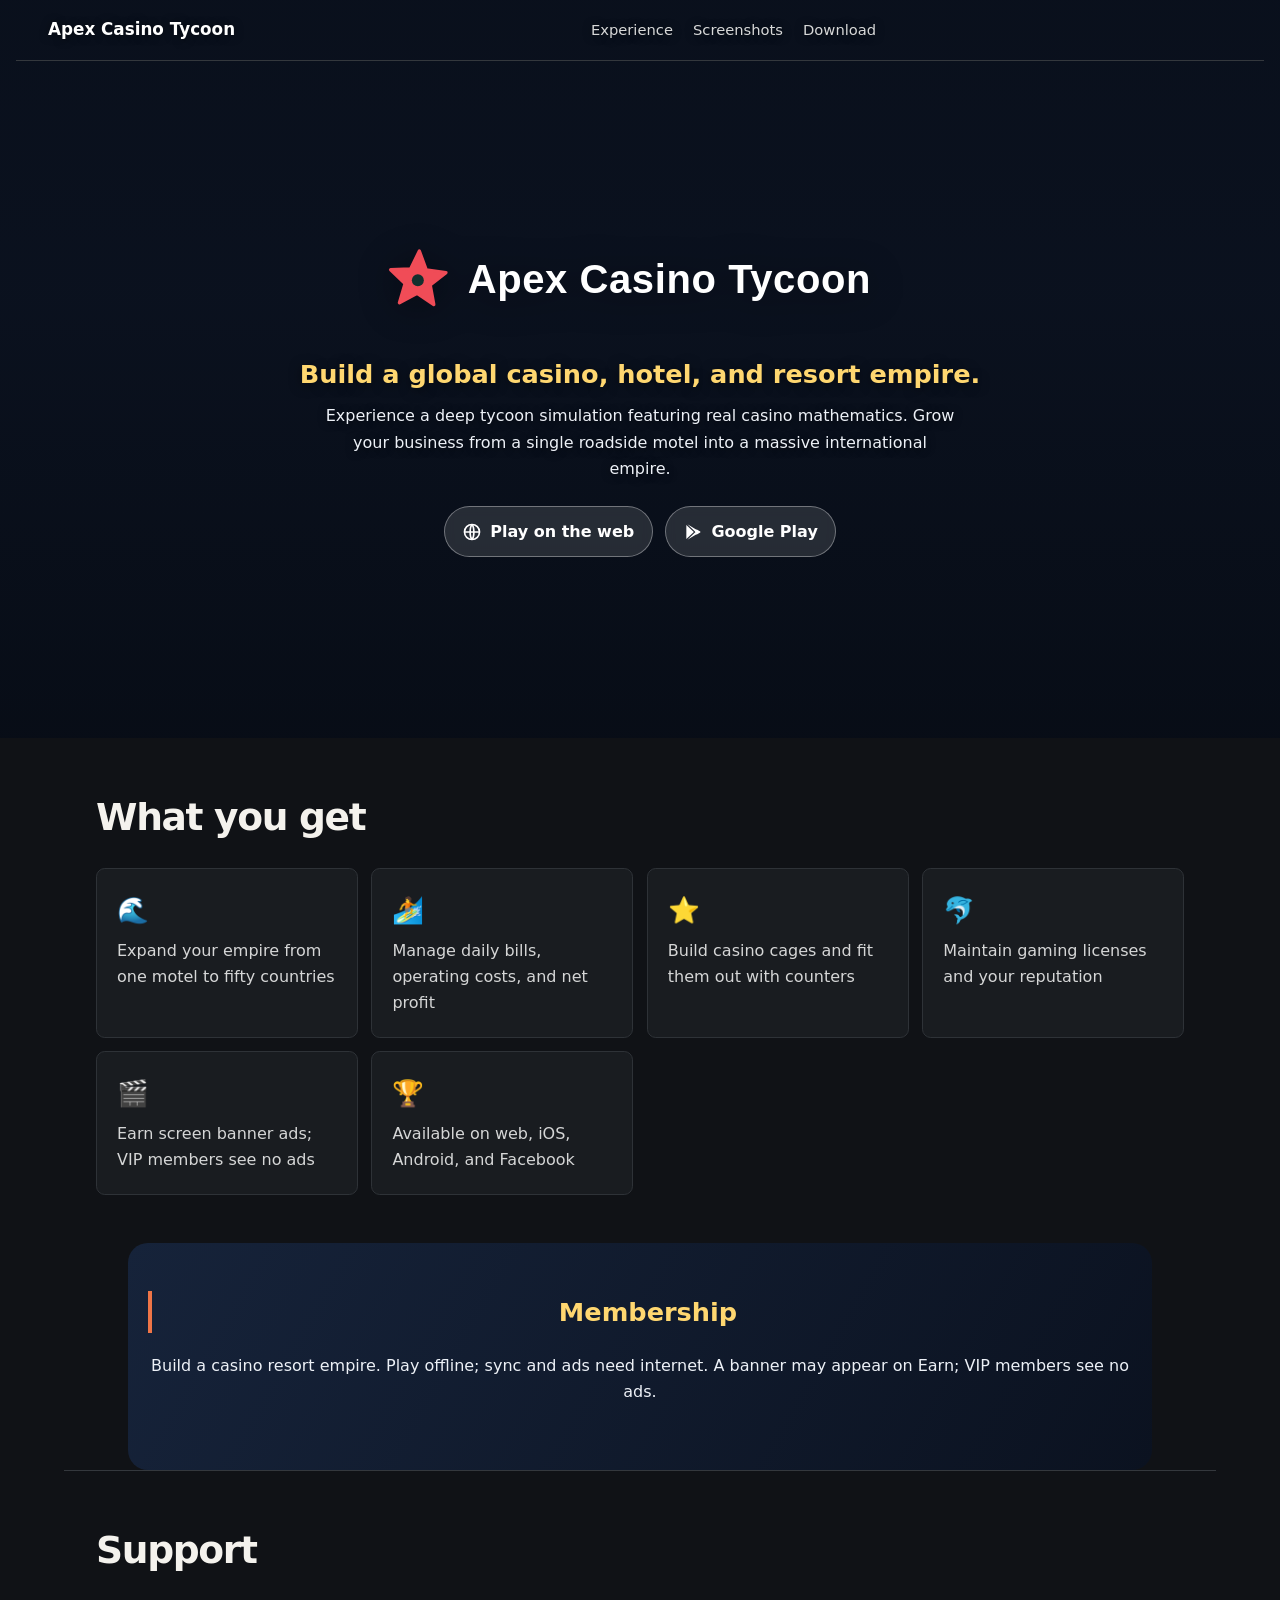
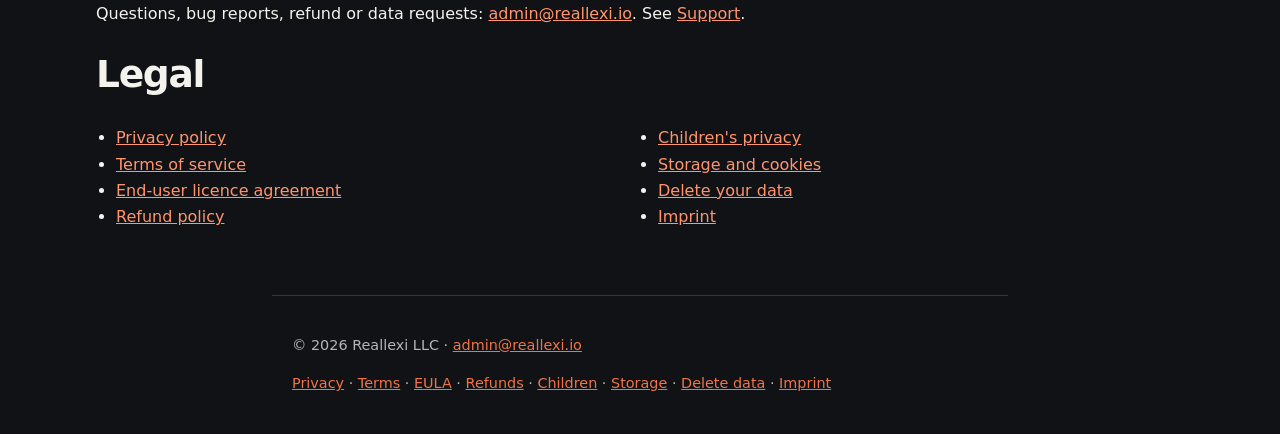
==== index.html @ 74626453 "Publish Apex Casino Tycoon site" ====
<!doctype html>
<html lang="en" data-store="all">
<head>
<meta charset="utf-8">
<meta name="viewport" content="width=device-width, initial-scale=1">
<title>Apex Casino Tycoon — Build a global casino, hotel, and resort empire.</title>
<meta name="description" content="Build a casino, hotel and resort empire from one roadside motel to fifty countries. Deep tycoon simulation with real casino mathematics.">
<meta name="color-scheme" content="light dark">
<meta name="theme-color" content="#12302e">
<link rel="icon" href="assets/favicon.ico" sizes="any">
<link rel="icon" type="image/png" sizes="32x32" href="assets/favicon-32.png">
<link rel="icon" type="image/svg+xml" href="assets/favicon.svg">
<link rel="apple-touch-icon" href="assets/apple-touch-icon.png">
<link rel="canonical" href="https://ddkits.github.io/apexcasinotycoon-site/">
<meta property="og:type" content="website">
<meta property="og:site_name" content="Apex Casino Tycoon">
<meta property="og:title" content="Apex Casino Tycoon — Build a global casino, hotel, and resort empire.">
<meta property="og:description" content="Build a casino, hotel and resort empire from one roadside motel to fifty countries. Deep tycoon simulation with real casino mathematics.">
<meta property="og:url" content="https://ddkits.github.io/apexcasinotycoon-site/">
<meta name="twitter:card" content="summary_large_image">
<meta property="og:image" content="https://ddkits.github.io/apexcasinotycoon-site/assets/feature-graphic.jpg">
<meta name="twitter:image" content="https://ddkits.github.io/apexcasinotycoon-site/assets/feature-graphic.jpg">
<style>
  :root { color-scheme: light dark; --bg:#ffffff; --fg:#17202a; --dim:#4a5560; --accent:#0a5dc2; --line:#7d8794; }
  @media (prefers-color-scheme: dark) { :root { --bg:#0b0f14; --fg:#e8edf2; --dim:#9aa7b4; --accent:#6ab1ff; --line:#6b7683; } }
  * { box-sizing: border-box; }
  body { margin:0; background:var(--bg); color:var(--fg); font:16px/1.65 system-ui,-apple-system,Segoe UI,Roboto,sans-serif; }
  .skip { position:absolute; left:-9999px; }
  .skip:focus { left:8px; top:8px; padding:8px 12px; background:var(--accent); color:#fff; z-index:10; }
  header, main, footer { max-width:46rem; margin:0 auto; padding:1.5rem 1.25rem; }
  /* A design identity every non-landing page carries too, not just index: a coloured top stripe,
     an accented brand mark, and a left-border marker on every section heading -- all off the same
     --accent config/site-design.json already drives, so a palette redesign actually shows up
     everywhere, not just behind the hero. */
  header { display:flex; flex-wrap:wrap; gap:1rem; align-items:baseline; justify-content:space-between; border-bottom:1px solid var(--line); border-top:4px solid var(--accent); }
  nav a { margin-right:1rem; }
  a { color:var(--accent); }
  a:focus-visible { outline:3px solid var(--accent); outline-offset:2px; }
  h1 { font-size:1.9rem; line-height:1.25; margin:0 0 .5rem; }
  h2 { font-size:1.25rem; margin-top:2rem; padding-left:.75rem; border-left:.3rem solid var(--accent); }
  .brand { font-weight:700; font-size:1.05rem; color:var(--accent); text-decoration:none; }
  .updated { color:var(--dim); font-size:.9rem; }
  /* Google's widget injects a top banner frame while a translation is active, which pushes body
     down by its own height unless suppressed -- and re-colours <body> itself, so both are pinned. */
  .translate { font-size:.85rem; max-width:11rem; }
  .goog-te-banner-frame { display:none !important; }
  body { top:0 !important; }
  footer { border-top:1px solid var(--line); color:var(--dim); font-size:.9rem; }
  footer .social { display:flex; gap:.9rem; margin-top:.5rem; }
  footer .social a { display:inline-flex; color:var(--dim); }
  footer .social a:hover, footer .social a:focus-visible { color:var(--accent); }
  footer .social svg { width:1.4rem; height:1.4rem; fill:currentColor; }
  ul { padding-left:1.25rem; }
  .sr-only { position:absolute; width:1px; height:1px; overflow:hidden; clip:rect(0 0 0 0); white-space:nowrap; }

  body.landing main { max-width:none; padding:0; }
  .lockup { width:min(78vw, 34rem); height:auto; }
  .title { font-size:clamp(2.2rem, 6vw, 4rem); margin:0; letter-spacing:-.02em; }
  .badges { display:flex; flex-wrap:wrap; gap:.75rem; }
  /* A real default, not just shared layout: every specific layout below overrides this, but the
     'custom' layout's own CSS only has to scope .hero-ai, never re-style the shared badges/pills --
     without this, an AI-designed hero with no opinion on button colour left them looking like plain
     unstyled text links, which is exactly what shipped once before this was added. */
  .badge { display:inline-flex; align-items:center; gap:.5rem; padding:.7rem 1.1rem; border-radius:999px; text-decoration:none; font-weight:700; background:var(--accent); color:#fff; border:1px solid var(--accent); }
  .badge svg { width:1.25rem; height:1.25rem; }
  /* Trust pills (config-grounded: no ads, offline, age rating — see trustBadgesHtml()) sit between
     the description and the store badges, the same "quick reassurance before the ask" placement a
     well-executed reference landing page uses. */
  .trust { display:flex; flex-wrap:wrap; gap:.5rem; margin:0 0 1.25rem; }
  .pill { display:inline-flex; align-items:center; gap:.4rem; padding:.4rem .85rem; border-radius:999px; font-size:.85rem; font-weight:600; background:#fff; color:#17202a; }

  /* layout: full-bleed -- the original cover-image hero with white text over a dark scrim. */
  body.layout-full-bleed header { max-width:none; position:absolute; inset:0 0 auto 0; border:0; z-index:2; color:#fff; }
  body.layout-full-bleed header .brand, body.layout-full-bleed header nav a { color:#fff; text-shadow:0 1px 8px rgba(0,0,0,.5); }
  .layout-full-bleed .hero { position:relative; min-height:82vh; display:grid; place-items:center; background:#0B1220 center/cover no-repeat; color:#fff; text-align:center; }
  .layout-full-bleed .hero-scrim { position:absolute; inset:0; background:linear-gradient(180deg, rgba(7,12,21,.35) 0%, rgba(7,12,21,.15) 40%, rgba(7,12,21,.85) 100%); }
  .layout-full-bleed .hero-inner { position:relative; padding:6rem 1.25rem 3rem; max-width:52rem; }
  .layout-full-bleed .lockup { filter:drop-shadow(0 4px 18px rgba(0,0,0,.45)); }
  .layout-full-bleed .tagline { font-size:clamp(1.15rem, 2.6vw, 1.6rem); font-weight:700; margin:1rem 0 .5rem; color:#FFD770; text-shadow:0 2px 12px rgba(0,0,0,.5); }
  .layout-full-bleed .lede { max-width:40rem; margin:0 auto 1.5rem; color:#EDF1F7; text-shadow:0 1px 8px rgba(0,0,0,.6); }
  .layout-full-bleed .trust { justify-content:center; }
  .layout-full-bleed .badges { justify-content:center; }
  .layout-full-bleed .badge { background:rgba(255,255,255,.12); border:1px solid rgba(255,255,255,.35); color:#fff; backdrop-filter:blur(6px); }
  .layout-full-bleed .badge:hover, .layout-full-bleed .badge:focus-visible { background:#F5B83D; color:#0B1220; border-color:#F5B83D; }

  /* layout: split -- image and copy side by side on the ordinary page background, no overlay. A
     professional-SaaS feel: text is readable, high-contrast, themeable the same way inner pages are. */
  .hero-split { display:grid; grid-template-columns:1.1fr 1fr; align-items:center; gap:2rem; max-width:72rem; margin:0 auto; padding:4rem 1.25rem; min-height:min(70vh, 34rem); }
  .hero-split .hero-content { text-align:left; }
  .hero-split .tagline { font-size:clamp(1.15rem, 2.6vw, 1.6rem); font-weight:700; margin:1rem 0 .5rem; color:var(--accent); }
  .hero-split .lede { max-width:34rem; margin:0 0 1.5rem; color:var(--dim); }
  .hero-split .trust { justify-content:flex-start; }
  .hero-split .pill { border:1px solid var(--line); }
  .hero-split .badges { justify-content:flex-start; }
  .hero-split .badge { background:var(--accent); color:#fff; border:1px solid var(--accent); }
  .hero-split .badge:hover, .hero-split .badge:focus-visible { background:#F5B83D; border-color:#F5B83D; }
  .hero-split .hero-media img { width:100%; height:auto; border-radius:1.25rem; box-shadow:0 16px 40px rgba(0,0,0,.25); }
  @media (max-width:48rem) { .hero-split { grid-template-columns:1fr; text-align:center; padding-top:1.5rem; } .hero-split .hero-content { text-align:center; } .hero-split .badges, .hero-split .trust, .hero-split .lede { justify-content:center; margin-left:auto; margin-right:auto; } }

  /* layout: stacked-cards -- a compact, text-first banner, then the key art as its own full-width
     showcase module underneath rather than a backdrop behind the text. */
  .hero-compact { max-width:44rem; margin:0 auto; padding:3rem 1.25rem 1.5rem; text-align:center; }
  .hero-compact .tagline { font-size:clamp(1.15rem, 2.6vw, 1.6rem); font-weight:700; margin:1rem 0 .5rem; color:var(--accent); }
  .hero-compact .lede { margin:0 0 1.5rem; color:var(--dim); }
  .hero-compact .trust { justify-content:center; }
  .hero-compact .pill { border:1px solid var(--line); }
  .hero-compact .badges { justify-content:center; }
  .hero-compact .badge { background:var(--accent); color:#fff; border:1px solid var(--accent); }
  .hero-compact .badge:hover, .hero-compact .badge:focus-visible { background:#F5B83D; border-color:#F5B83D; }
  .hero-banner { max-width:72rem; margin:0 auto 1rem; padding:0 1.25rem; }
  .hero-banner img { width:100%; height:auto; border-radius:1.25rem; box-shadow:0 16px 40px rgba(0,0,0,.2); }

  .features, .shots, .worlds, .member, .support { max-width:64rem; margin:0 auto; padding:3rem 1.25rem; }
  .features h2, .shots h2, .worlds h2, .member h2, .support h2 { font-size:1.6rem; margin:0 0 1.25rem; }
  .grid { display:grid; grid-template-columns:repeat(auto-fit, minmax(15rem, 1fr)); gap:1rem; }
  .card { border:1px solid var(--line); border-radius:1rem; padding:1.1rem 1.2rem; background:linear-gradient(160deg, rgba(46,196,182,.10), rgba(245,184,61,.08)); }
  .card .glyph { font-size:1.6rem; display:block; margin-bottom:.4rem; }
  .card p { margin:0; }
  .strip { display:flex; gap:.75rem; overflow-x:auto; padding-bottom:.5rem; scroll-snap-type:x mandatory; }
  .strip .thumb img { height:clamp(11rem, 26vw, 16rem); width:auto; border-radius:.9rem; box-shadow:0 8px 24px rgba(0,0,0,.25); }
  .strip .thumb { scroll-snap-align:start; }
  .worlds-grid { display:grid; grid-template-columns:repeat(auto-fit, minmax(16rem, 1fr)); gap:.75rem; }
  .worlds-grid .thumb img { width:100%; height:auto; border-radius:1rem; }
  /* Every screenshot/key-art image is a real, keyboard-operable button that opens it full-size in
     a native <dialog> -- no click-to-zoom library, no framework: showModal()/close() and the
     ::backdrop pseudo-element are built into every browser this site needs to support. */
  .thumb { display:block; padding:0; border:0; background:none; cursor:zoom-in; border-radius:.9rem; }
  .thumb img { display:block; }
  .thumb:focus-visible { outline:3px solid var(--accent); outline-offset:2px; }
  .lightbox { border:0; padding:0; background:transparent; max-width:min(92vw, 60rem); max-height:88vh; }
  .lightbox::backdrop { background:rgba(7,12,21,.88); }
  .lightbox img { display:block; max-width:100%; max-height:88vh; border-radius:.5rem; }
  .lightbox-close { position:absolute; top:-.25rem; right:-.25rem; width:2.5rem; height:2.5rem; border-radius:999px; border:0; background:#fff; color:#111; font-size:1.5rem; line-height:1; cursor:pointer; box-shadow:0 4px 12px rgba(0,0,0,.35); }
  .lightbox-close:focus-visible { outline:3px solid var(--accent); outline-offset:2px; }
  .member { text-align:center; background:linear-gradient(120deg, #16233A, #0B1220); color:#EDF1F7; border-radius:1.25rem; }
  .member h2 { color:#FFD770; }
  .legal { columns:2; padding-left:1.25rem; }
  .credit { color:var(--dim); font-size:.9rem; margin:0 0 1.5rem; }
  body.landing { --bg:#101216; --fg:#f4f2ed; --dim:#b4b5b5; --accent:#ef7547; --line:#34383d; color-scheme:dark; background:var(--bg); }
  body.landing header { max-width:78rem; padding:1rem 2rem; border:0; border-bottom:1px solid #34383d; }
  body.landing header nav { display:flex; flex-wrap:wrap; gap:1.25rem; }
  body.landing header nav a { margin:0; color:#d7d8d8; text-decoration:none; font-size:.92rem; }
  .layout-split .hero-split { max-width:72rem; min-height:34rem; margin:0 auto; padding:5.5rem 2rem 4rem; grid-template-columns:minmax(0, .95fr) minmax(0, 1.05fr); }
  .layout-split .hero-split.hero-text-only .hero-content { max-width:54rem; text-align:start; }
  .layout-split .hero-split .title { color:#faf8f3; font-size:clamp(3.4rem, 8vw, 6.8rem); letter-spacing:-.065em; line-height:.95; }
  .layout-split .hero-split .lockup { width:min(54vw, 30rem); filter:brightness(0) invert(1); }
  .layout-split .hero-split .tagline { color:#f08a5b; font-size:clamp(1.2rem, 2.5vw, 1.75rem); font-weight:650; margin:1.7rem 0 .4rem; }
  .layout-split .hero-split .lede { color:#c6c8c9; max-width:43rem; margin:0 0 1.4rem; }
  .layout-split .hero-split .trust { margin-inline:0; }
  .layout-split .hero-split .pill { border:1px solid #363a3f; background:#1d2024; color:#d6d7d7; }
  .layout-split .hero-split .badges { gap:.7rem; }
  .layout-split .hero-split .badge { min-height:3rem; border-radius:.45rem; padding:.7rem 1rem; background:#ed7042; border-color:#ed7042; }
  .landing .features, .landing .gallery, .landing .support { max-width:72rem; margin:0 auto; padding:3rem 2rem; }
  .landing .features h2, .landing .gallery h2, .landing .support h2 { border:0; padding:0; font-size:clamp(1.7rem, 3vw, 2.35rem); letter-spacing:-.035em; }
  .landing .grid { grid-template-columns:repeat(auto-fit,minmax(14rem,1fr)); gap:.85rem; }
  .landing .card { background:#191c20; border:1px solid #2e3237; border-radius:.55rem; padding:1.25rem; }
  .landing .card p { color:#d5d6d6; }
  .landing .glyph { color:#ef7547; }
  .gallery-filters { display:flex; flex-wrap:wrap; gap:.55rem; margin:1rem 0 1.25rem; }
  .gallery-filters button { border:1px solid #44494f; background:#1a1d21; color:#e3e3e1; padding:.55rem .9rem; border-radius:2rem; font:inherit; cursor:pointer; }
  .gallery-filters button[aria-pressed="true"] { background:#ef7547; color:#17191b; border-color:#ef7547; font-weight:700; }
  .gallery-card { min-width:0; margin:0; overflow:hidden; border:1px solid #34383d; border-radius:.6rem; background:#191c20; }
  .gallery-card[hidden] { display:none; }
  .gallery-card .thumb { width:100%; border-radius:0; cursor:zoom-in; }
  .gallery-card .thumb img { width:100%; aspect-ratio:16/9; object-fit:cover; }
  .gallery-card figcaption { padding:.8rem 1rem; color:#d5d6d6; font-size:.92rem; }
  .landing .worlds-grid { grid-template-columns:repeat(auto-fit,minmax(min(100%, 26rem),1fr)); gap:1rem; }
  .landing .support { border-top:1px solid #34383d; }
  .landing .support a { color:#ff956e; }
  @media (max-width:44rem) { body.landing header { padding:.85rem 1rem; align-items:center; } body.landing header nav { gap:.7rem; font-size:.82rem; } .layout-split .hero-split { min-height:28rem; padding:4rem 1.2rem 2rem; } .landing .features, .landing .gallery, .landing .support { padding:2rem 1.2rem; } }
  @media (max-width:40rem) { .legal { columns:1; } .layout-full-bleed .hero { min-height:70vh; } }

  [data-when] { display:none; }
  html[data-store="all"] [data-when~="all"],
  html[data-store="ios"] [data-when~="ios"],
  html[data-store="android"] [data-when~="android"] { display:inline; }
  html[data-store="all"] .badge[data-when~="all"],
  html[data-store="ios"] .badge[data-when~="ios"],
  html[data-store="android"] .badge[data-when~="android"] { display:inline-flex; }
</style>
<script>(function(){var m=/[?&]platform=(ios|android|web)\b/.exec(location.search),p=m&&m[1];
if(!p){var u=navigator.userAgent||'';p=/Android/i.test(u)?'android':/iPhone|iPad|iPod/i.test(u)?'ios'
:(/Macintosh/.test(u)&&navigator.maxTouchPoints>1)?'ios':'';}
if(p==='ios'||p==='android')document.documentElement.setAttribute('data-store',p);
// Screenshot/key-art thumbnails open full-size in a native <dialog> -- event delegation, so this
// runs safely in <head> before the buttons and dialog even exist in the DOM yet. Escape-to-close
// and focus trapping come free with showModal(); only the backdrop click and the close button need
// wiring by hand.
document.addEventListener('click',function(e){
  var f=e.target.closest('[data-gallery-filter]');
  if(f){var key=f.getAttribute('data-gallery-filter');document.querySelectorAll('[data-gallery-filter]').forEach(function(b){b.setAttribute('aria-pressed',String(b===f));});document.querySelectorAll('[data-gallery-category]').forEach(function(card){card.hidden=key!=='all'&&card.getAttribute('data-gallery-category')!==key;});return;}
  var t=e.target.closest('.thumb');
  if(t){var d=document.querySelector('.lightbox');if(!d)return;var img=d.querySelector('img');
    img.src=t.getAttribute('data-full');img.alt=t.getAttribute('aria-label')||'';d.showModal();return;}
  if(e.target.closest('.lightbox-close')){var d2=e.target.closest('.lightbox');if(d2)d2.close();return;}
  if(e.target.classList&&e.target.classList.contains('lightbox'))e.target.close();
});})();</script>
</head>
<body class="landing layout-full-bleed">
<a class="skip" href="#main">Skip to content</a>
<header>
  <a class="brand" href="./">Apex Casino Tycoon</a>
  <nav aria-label="Page"><a href="#experience">Experience</a><a href="#gallery">Screenshots</a><a href="#download">Download</a></nav>
  <div id="google_translate_element" class="translate" aria-label="Translate this page"></div>
</header>
<main id="main">
<h1 class="sr-only">Apex Casino Tycoon</h1>


<section class="hero" >
  <div class="hero-scrim"></div>
  <div class="hero-inner">
    <img class="lockup" src="assets/logo.svg" alt="Apex Casino Tycoon">
    <p class="tagline">Build a global casino, hotel, and resort empire.</p>
    <p class="lede">Experience a deep tycoon simulation featuring real casino mathematics. Grow your business from a single roadside motel into a massive international empire.</p>
    
    <div class="badges">
      <a class="badge" href="https://ddkits.github.io/apexcasinotycoon-site" rel="noopener"><svg viewBox="0 0 24 24" aria-hidden="true"><circle cx="12" cy="12" r="9" fill="none" stroke="currentColor" stroke-width="2"/><path d="M3 12h18M12 3c3 3.5 3 14.5 0 18M12 3c-3 3.5-3 14.5 0 18" fill="none" stroke="currentColor" stroke-width="2"/></svg><span>Play on the web</span></a>
      
      <a class="badge" data-when="all android" href="https://play.google.com/store/apps/details?id=io.reallexi.apexcasinotycoon" rel="noopener"><svg viewBox="0 0 24 24" aria-hidden="true"><path d="M4 3.5v17l9-8.5-9-8.5zm10.2 9.7L16.6 15l3.6-2.1c.9-.5.9-1.3 0-1.8L16.6 9l-2.4 2.3 1.1 1.2-1.1.7zM5.3 2.6l9.7 9.4 2.2-2.1L5.3 2.6zm0 18.8L17.2 14l-2.2-2.1-9.7 9.5z" fill="currentColor"/></svg><span>Google Play</span></a>
    </div>
  </div>
</section>
<section id="experience" class="features" aria-labelledby="feat">
  <h2 id="feat">What you get</h2>
  <div class="grid">
    <article class="card"><span class="glyph" aria-hidden="true">🌊</span><p>Expand your empire from one motel to fifty countries</p></article>
    <article class="card"><span class="glyph" aria-hidden="true">🏄</span><p>Manage daily bills, operating costs, and net profit</p></article>
    <article class="card"><span class="glyph" aria-hidden="true">⭐</span><p>Build casino cages and fit them out with counters</p></article>
    <article class="card"><span class="glyph" aria-hidden="true">🐬</span><p>Maintain gaming licenses and your reputation</p></article>
    <article class="card"><span class="glyph" aria-hidden="true">🎬</span><p>Earn screen banner ads; VIP members see no ads</p></article>
    <article class="card"><span class="glyph" aria-hidden="true">🏆</span><p><span data-when="all">Available on web, iOS, Android, and Facebook</span><span data-when="ios">Available on web, iOS, your device, and Facebook</span><span data-when="android">Available on web, your device, Android, and Facebook</span></p></article>
  </div>
</section>




<section class="member" aria-labelledby="member-h">
  <h2 id="member-h">Membership</h2>
  <p>Build a casino resort empire. Play offline; sync and ads need internet. A banner may appear on Earn; VIP members see no ads.</p>
</section>
<section id="download" class="support" aria-labelledby="support-h">
  
  
  <h2 id="support-h">Support</h2>
  <p>Questions, bug reports, refund or data requests: <a href="mailto:admin@reallexi.io">admin@reallexi.io</a>. See <a href="./support.html">Support</a>.</p>
  <h2>Legal</h2>
  <ul class="legal">
    <li><a href="./privacy.html">Privacy policy</a></li>
    <li><a href="./terms.html">Terms of service</a></li>
    <li><a href="./eula.html">End-user licence agreement</a></li>
    <li><a href="./refunds.html">Refund policy</a></li>
    <li><a href="./children.html">Children's privacy</a></li>
    <li><a href="./cookies.html">Storage and cookies</a></li>
    <li><a href="./delete-account.html">Delete your data</a></li>
    <li><a href="./imprint.html">Imprint</a></li>
  </ul>
</section>
<script type="application/ld+json">
{
  "@context": "https://schema.org",
  "@type": "SoftwareApplication",
  "name": "Apex Casino Tycoon",
  "description": "Build a casino, hotel and resort empire from one roadside motel to fifty countries. Deep tycoon simulation with real casino mathematics.",
  "applicationCategory": "GameApplication",
  "operatingSystem": "Web, iOS, Android",
  "offers": {
    "@type": "Offer",
    "price": "0",
    "priceCurrency": "USD"
  },
  "author": {
    "@type": "Organization",
    "name": "Reallexi LLC",
    "email": "admin@reallexi.io"
  }
}
</script>
</main>
<footer>
  <p>© 2026 Reallexi LLC · <a href="mailto:admin@reallexi.io">admin@reallexi.io</a></p>
  <p><a href="./privacy.html">Privacy</a> · <a href="./terms.html">Terms</a> · <a href="./eula.html">EULA</a> · <a href="./refunds.html">Refunds</a> · <a href="./children.html">Children</a> · <a href="./cookies.html">Storage</a> · <a href="./delete-account.html">Delete data</a> · <a href="./imprint.html">Imprint</a></p>
  
</footer>
<script>function googleTranslateElementInit(){new google.translate.TranslateElement({pageLanguage:'en',autoDisplay:false},'google_translate_element');}</script>
<script src="https://translate.google.com/translate_a/element.js?cb=googleTranslateElementInit" async></script>
</body>
</html>
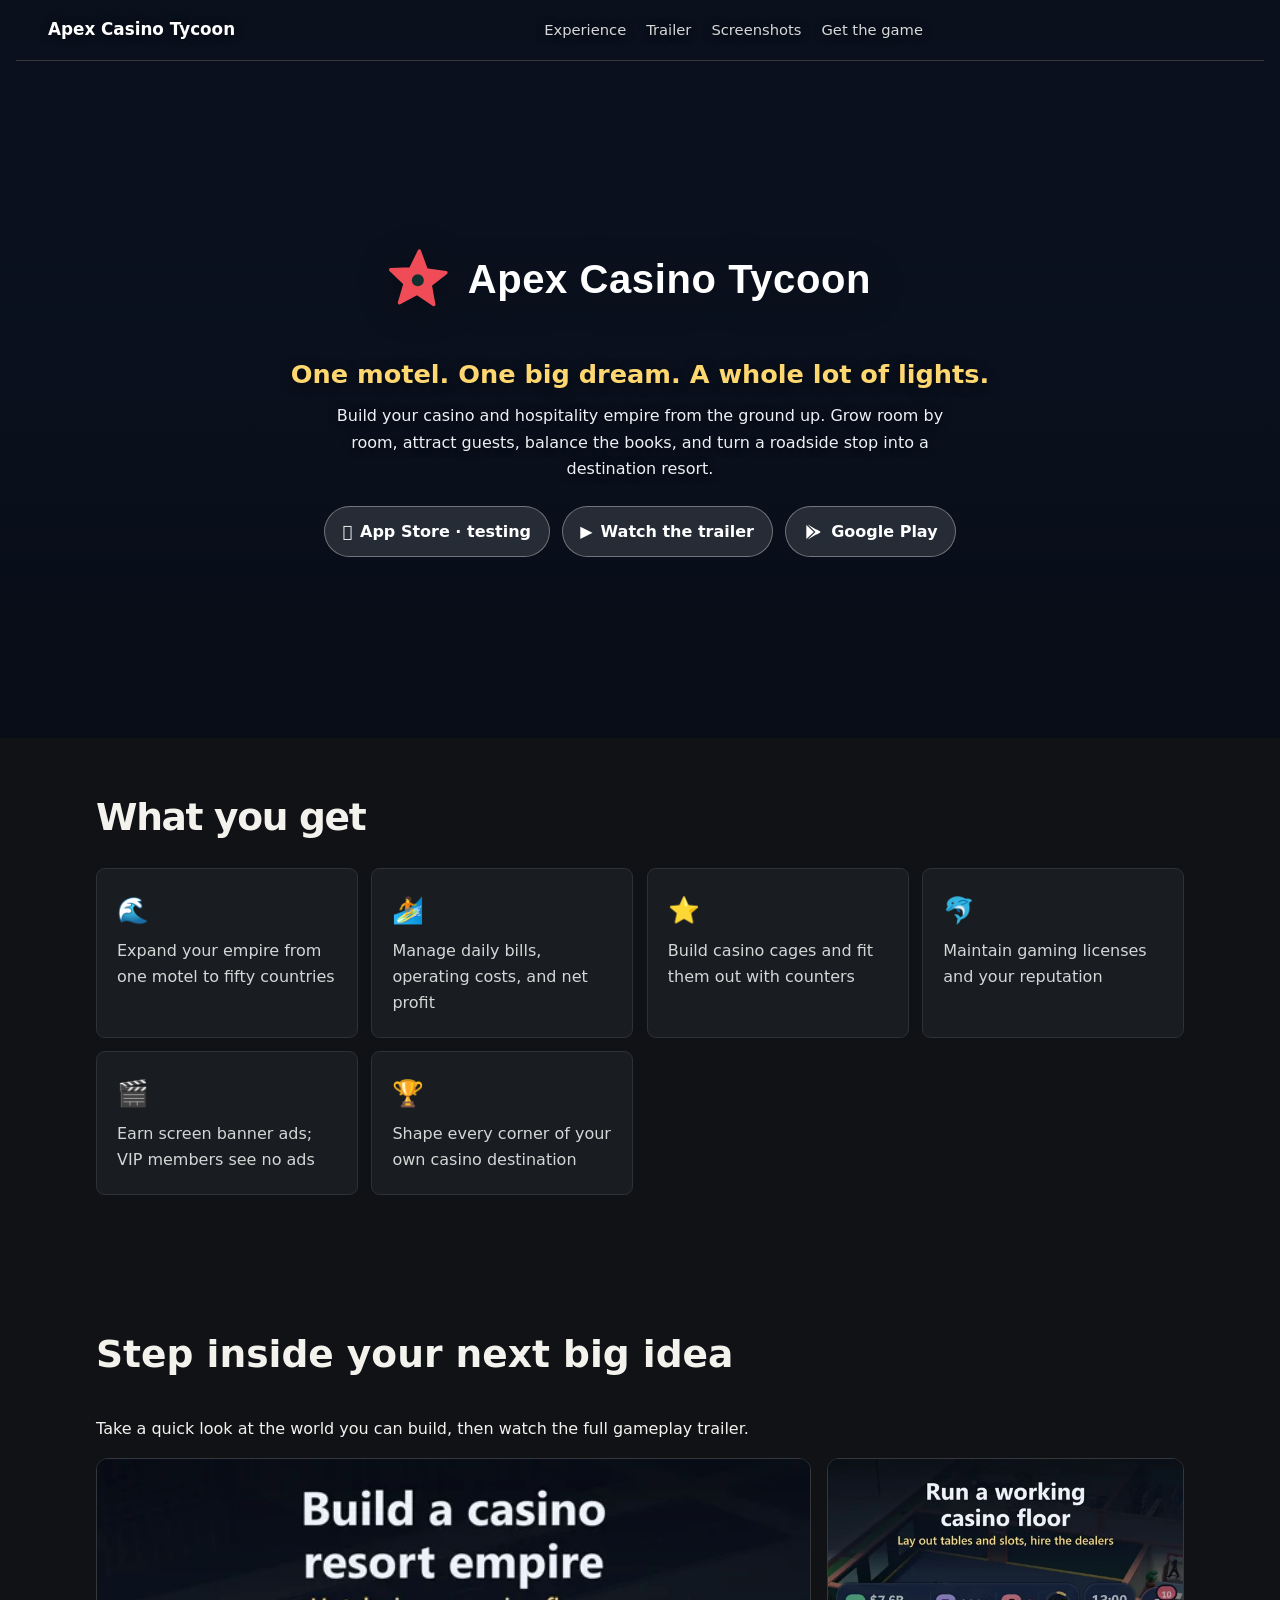
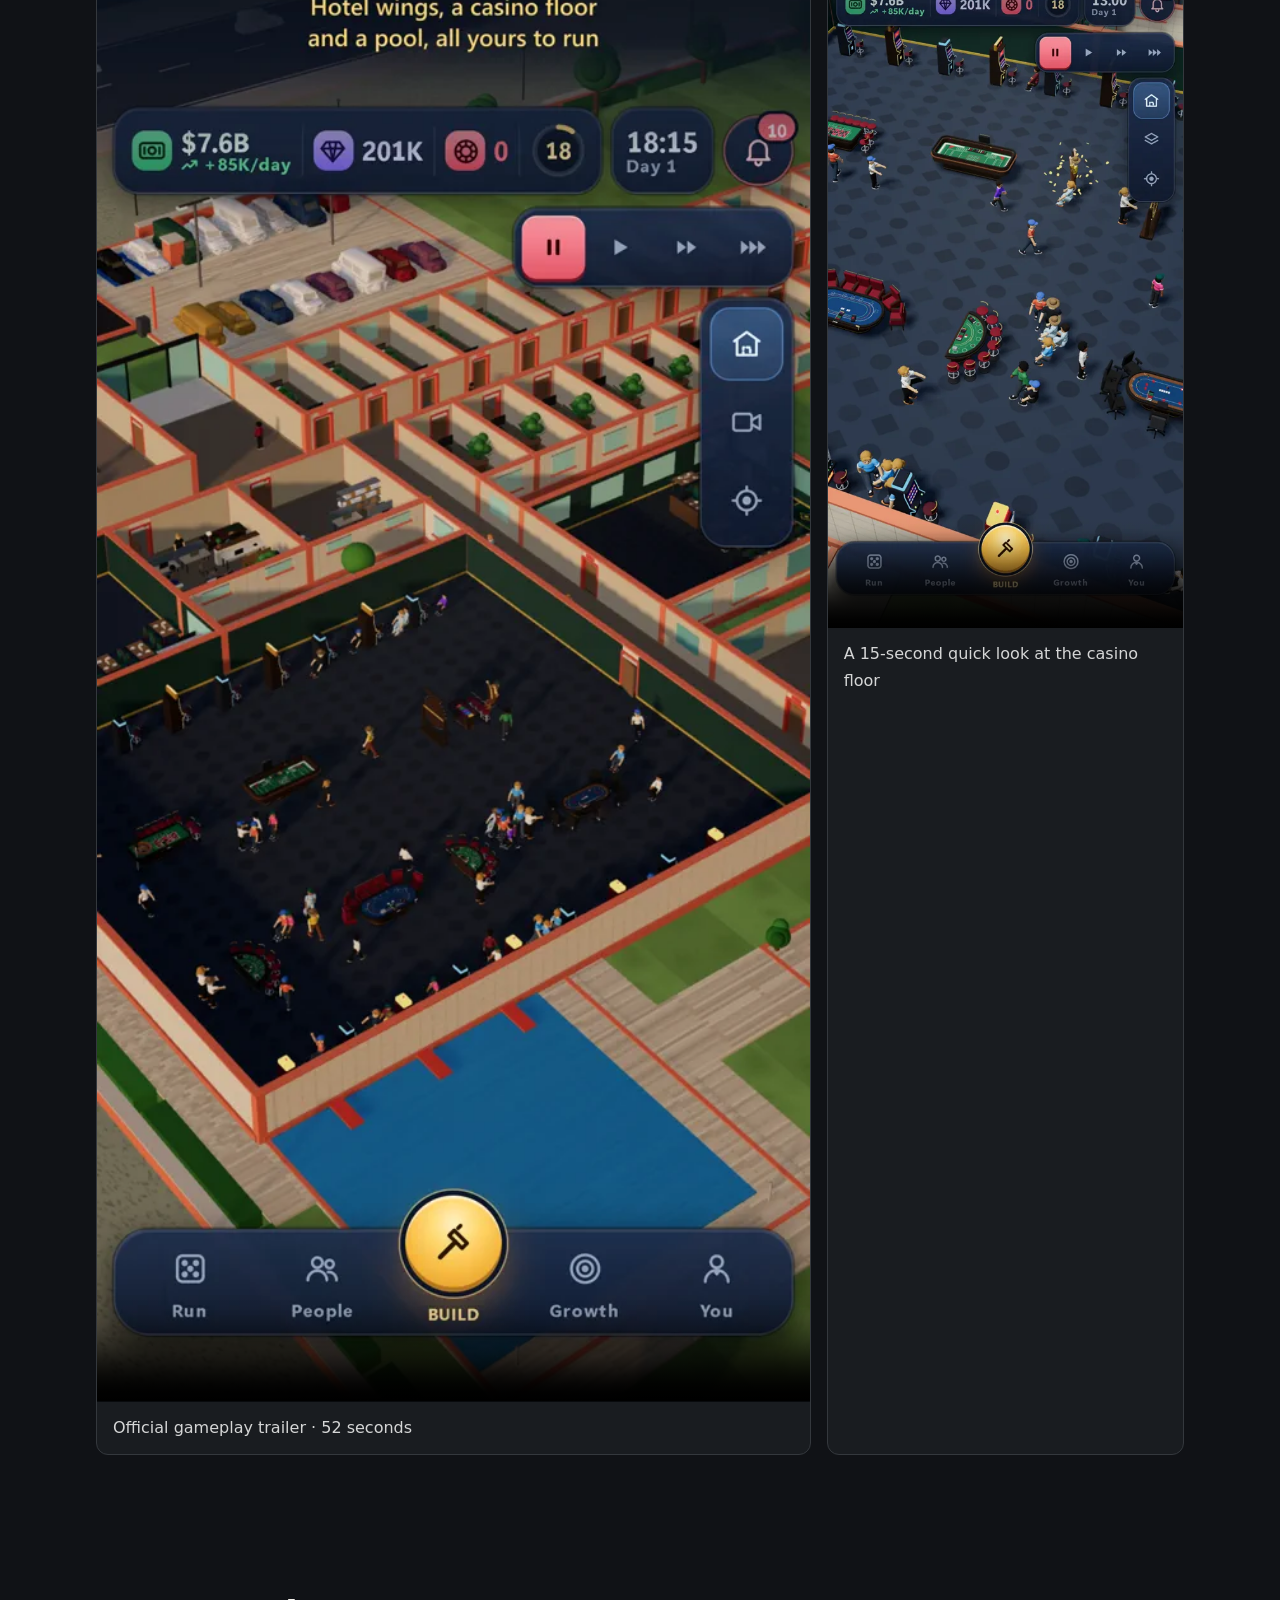
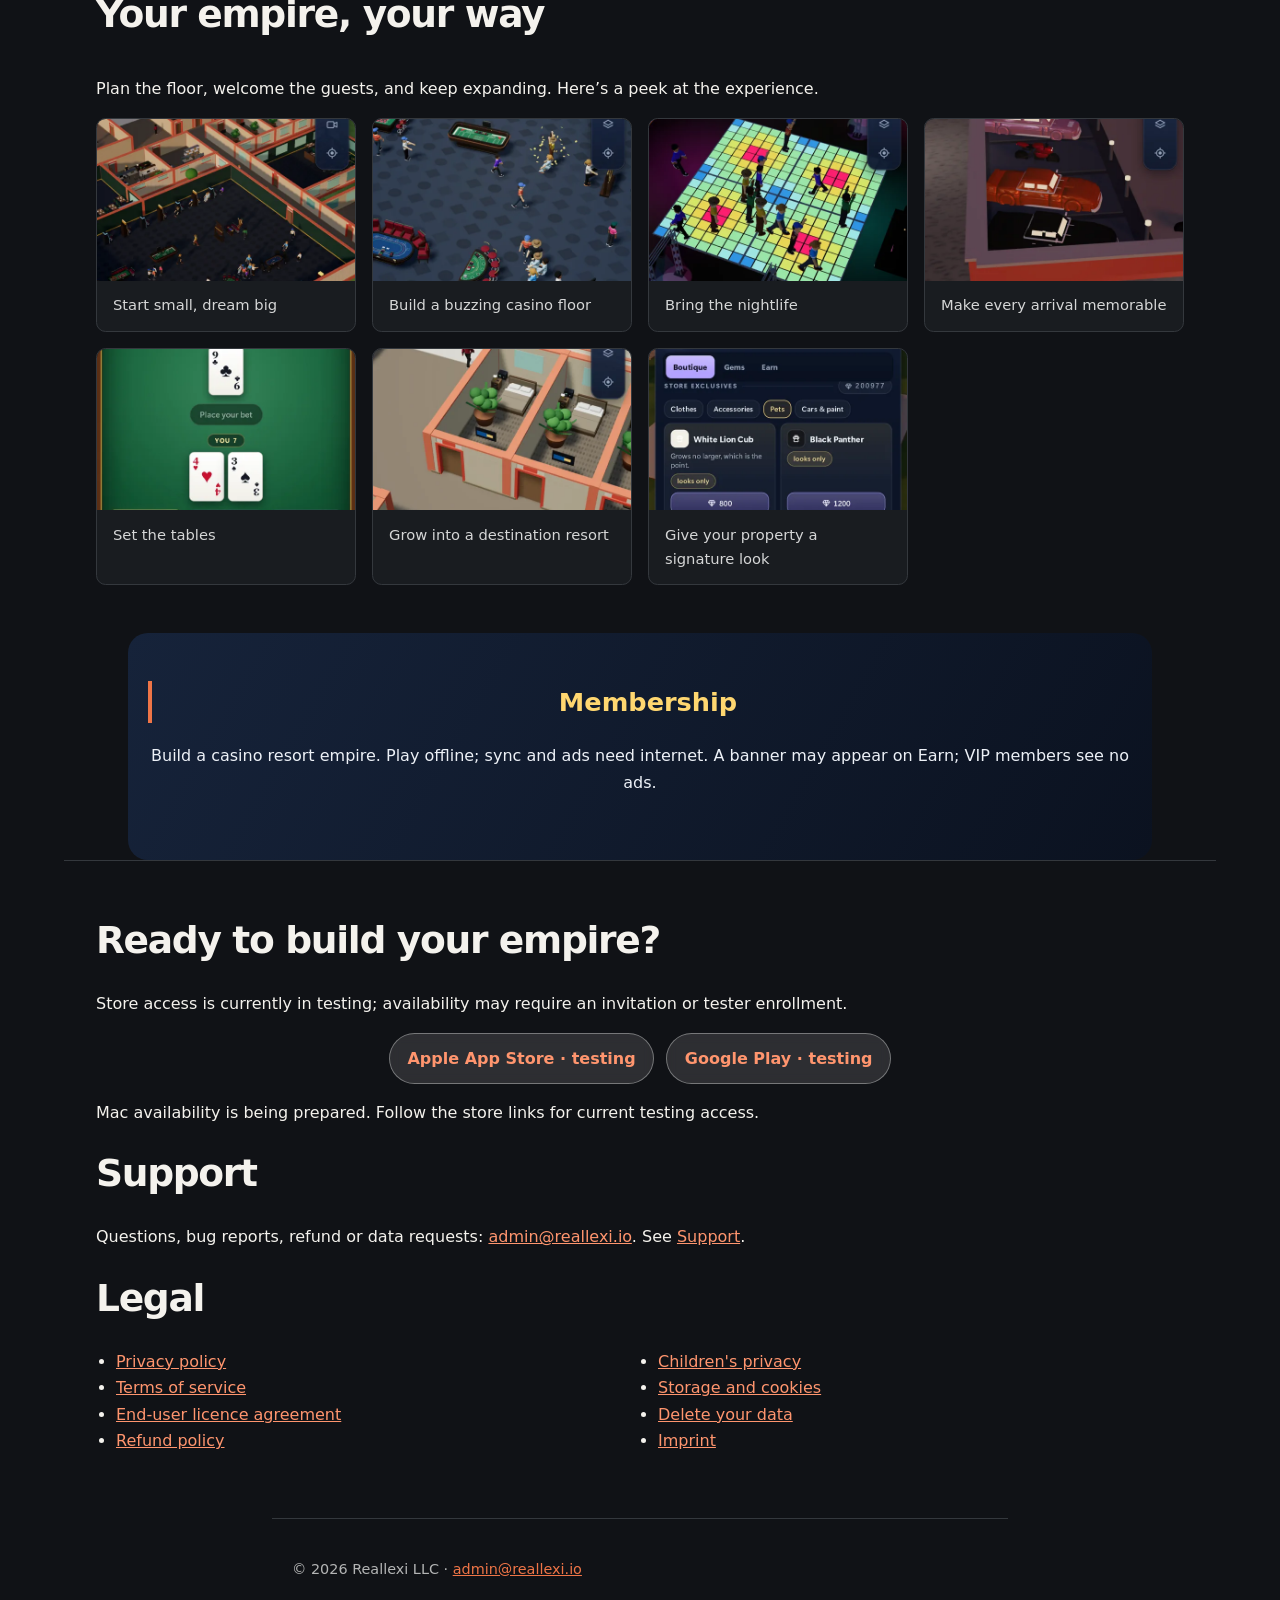
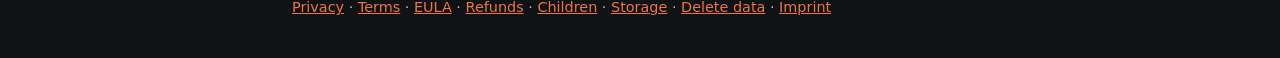
==== commit 3100f57b: "Add gameplay trailer and marketing gallery" ====
--- a/index.html
+++ b/index.html
@@ -167,6 +167,15 @@
   .landing .worlds-grid { grid-template-columns:repeat(auto-fit,minmax(min(100%, 26rem),1fr)); gap:1rem; }
   .landing .support { border-top:1px solid #34383d; }
   .landing .support a { color:#ff956e; }
+  .landing .trailer { max-width:72rem; margin:0 auto; padding:3rem 2rem; }
+  .landing .trailer h2 { border:0; padding:0; font-size:clamp(1.7rem,3vw,2.35rem); }
+  .video-grid { display:grid; grid-template-columns:2fr 1fr; gap:1rem; }
+  .video-card { margin:0; overflow:hidden; border:1px solid #34383d; border-radius:.75rem; background:#191c20; }
+  .video-card video { display:block; width:100%; background:#080a0d; }
+  .video-card figcaption { padding:.8rem 1rem; color:#d5d6d6; }
+  .landing .gallery-grid { display:grid; grid-template-columns:repeat(auto-fit,minmax(min(100%,15rem),1fr)); gap:1rem; }
+  .gallery-grid img { display:block; width:100%; aspect-ratio:16/10; object-fit:cover; }
+  @media (max-width:44rem) { .video-grid { grid-template-columns:1fr; } .landing .trailer { padding:2rem 1.2rem; } }
   @media (max-width:44rem) { body.landing header { padding:.85rem 1rem; align-items:center; } body.landing header nav { gap:.7rem; font-size:.82rem; } .layout-split .hero-split { min-height:28rem; padding:4rem 1.2rem 2rem; } .landing .features, .landing .gallery, .landing .support { padding:2rem 1.2rem; } }
   @media (max-width:40rem) { .legal { columns:1; } .layout-full-bleed .hero { min-height:70vh; } }
 
@@ -200,7 +209,7 @@
 <a class="skip" href="#main">Skip to content</a>
 <header>
   <a class="brand" href="./">Apex Casino Tycoon</a>
-  <nav aria-label="Page"><a href="#experience">Experience</a><a href="#gallery">Screenshots</a><a href="#download">Download</a></nav>
+  <nav aria-label="Page"><a href="#experience">Experience</a><a href="#trailer">Trailer</a><a href="#gallery">Screenshots</a><a href="#download">Get the game</a></nav>
   <div id="google_translate_element" class="translate" aria-label="Translate this page"></div>
 </header>
 <main id="main">
@@ -211,12 +220,12 @@
   <div class="hero-scrim"></div>
   <div class="hero-inner">
     <img class="lockup" src="assets/logo.svg" alt="Apex Casino Tycoon">
-    <p class="tagline">Build a global casino, hotel, and resort empire.</p>
-    <p class="lede">Experience a deep tycoon simulation featuring real casino mathematics. Grow your business from a single roadside motel into a massive international empire.</p>
+    <p class="tagline">One motel. One big dream. A whole lot of lights.</p>
+    <p class="lede">Build your casino and hospitality empire from the ground up. Grow room by room, attract guests, balance the books, and turn a roadside stop into a destination resort.</p>
     
     <div class="badges">
-      <a class="badge" href="https://ddkits.github.io/apexcasinotycoon-site" rel="noopener"><svg viewBox="0 0 24 24" aria-hidden="true"><circle cx="12" cy="12" r="9" fill="none" stroke="currentColor" stroke-width="2"/><path d="M3 12h18M12 3c3 3.5 3 14.5 0 18M12 3c-3 3.5-3 14.5 0 18" fill="none" stroke="currentColor" stroke-width="2"/></svg><span>Play on the web</span></a>
-      
+      <a class="badge" href="https://apps.apple.com/app/id6826693728" rel="noopener"><span aria-hidden="true"></span><span>App Store · testing</span></a>
+      <a class="badge" href="#trailer"><span aria-hidden="true">▶</span><span>Watch the trailer</span></a>
       <a class="badge" data-when="all android" href="https://play.google.com/store/apps/details?id=io.reallexi.apexcasinotycoon" rel="noopener"><svg viewBox="0 0 24 24" aria-hidden="true"><path d="M4 3.5v17l9-8.5-9-8.5zm10.2 9.7L16.6 15l3.6-2.1c.9-.5.9-1.3 0-1.8L16.6 9l-2.4 2.3 1.1 1.2-1.1.7zM5.3 2.6l9.7 9.4 2.2-2.1L5.3 2.6zm0 18.8L17.2 14l-2.2-2.1-9.7 9.5z" fill="currentColor"/></svg><span>Google Play</span></a>
     </div>
   </div>
@@ -229,20 +238,46 @@
     <article class="card"><span class="glyph" aria-hidden="true">⭐</span><p>Build casino cages and fit them out with counters</p></article>
     <article class="card"><span class="glyph" aria-hidden="true">🐬</span><p>Maintain gaming licenses and your reputation</p></article>
     <article class="card"><span class="glyph" aria-hidden="true">🎬</span><p>Earn screen banner ads; VIP members see no ads</p></article>
-    <article class="card"><span class="glyph" aria-hidden="true">🏆</span><p><span data-when="all">Available on web, iOS, Android, and Facebook</span><span data-when="ios">Available on web, iOS, your device, and Facebook</span><span data-when="android">Available on web, your device, Android, and Facebook</span></p></article>
-  </div>
-</section>
-
-
-
-
+    <article class="card"><span class="glyph" aria-hidden="true">🏆</span><p>Shape every corner of your own casino destination</p></article>
+  </div>
+</section>
+
+
+
+
+<section id="trailer" class="trailer" aria-labelledby="trailer-h">
+  <h2 id="trailer-h">Step inside your next big idea</h2>
+  <p>Take a quick look at the world you can build, then watch the full gameplay trailer.</p>
+  <div class="video-grid">
+    <figure class="video-card"><video controls playsinline preload="none" poster="assets/gameplay/empire.webp"><source src="assets/gameplay/trailer.mp4" type="video/mp4">Your browser does not support video playback.</video><figcaption>Official gameplay trailer · 52 seconds</figcaption></figure>
+    <figure class="video-card"><video controls playsinline preload="none" poster="assets/gameplay/casino.webp"><source src="assets/gameplay/quick-look.mp4" type="video/mp4">Your browser does not support video playback.</video><figcaption>A 15-second quick look at the casino floor</figcaption></figure>
+  </div>
+</section>
+<section id="gallery" class="gallery" aria-labelledby="gallery-h">
+  <h2 id="gallery-h">Your empire, your way</h2>
+  <p>Plan the floor, welcome the guests, and keep expanding. Here’s a peek at the experience.</p>
+  <div class="gallery-grid">
+    <figure class="gallery-card"><img loading="lazy" src="assets/gameplay/empire.webp" alt="A growing hotel and resort empire"><figcaption>Start small, dream big</figcaption></figure>
+    <figure class="gallery-card"><img loading="lazy" src="assets/gameplay/casino.webp" alt="Bright casino floor with gaming tables"><figcaption>Build a buzzing casino floor</figcaption></figure>
+    <figure class="gallery-card"><img loading="lazy" src="assets/gameplay/club.webp" alt="Nightlife and club venue"><figcaption>Bring the nightlife</figcaption></figure>
+    <figure class="gallery-card"><img loading="lazy" src="assets/gameplay/motors.webp" alt="Luxury cars at a resort entrance"><figcaption>Make every arrival memorable</figcaption></figure>
+    <figure class="gallery-card"><img loading="lazy" src="assets/gameplay/table-games.webp" alt="Casino table games"><figcaption>Set the tables</figcaption></figure>
+    <figure class="gallery-card"><img loading="lazy" src="assets/gameplay/resort.webp" alt="Resort hotel destination"><figcaption>Grow into a destination resort</figcaption></figure>
+    <figure class="gallery-card"><img loading="lazy" src="assets/gameplay/style.webp" alt="Hotel design and style options"><figcaption>Give your property a signature look</figcaption></figure>
+  </div>
+</section>
 <section class="member" aria-labelledby="member-h">
   <h2 id="member-h">Membership</h2>
   <p>Build a casino resort empire. Play offline; sync and ads need internet. A banner may appear on Earn; VIP members see no ads.</p>
 </section>
 <section id="download" class="support" aria-labelledby="support-h">
-  
-  
+  <h2>Ready to build your empire?</h2>
+  <p>Store access is currently in testing; availability may require an invitation or tester enrollment.</p>
+  <div class="badges">
+    <a class="badge" href="https://apps.apple.com/app/id6826693728" rel="noopener">Apple App Store · testing</a>
+    <a class="badge" href="https://play.google.com/store/apps/details?id=io.reallexi.apexcasinotycoon" rel="noopener">Google Play · testing</a>
+  </div>
+  <p>Mac availability is being prepared. Follow the store links for current testing access.</p>
   <h2 id="support-h">Support</h2>
   <p>Questions, bug reports, refund or data requests: <a href="mailto:admin@reallexi.io">admin@reallexi.io</a>. See <a href="./support.html">Support</a>.</p>
   <h2>Legal</h2>
@@ -262,9 +297,9 @@
   "@context": "https://schema.org",
   "@type": "SoftwareApplication",
   "name": "Apex Casino Tycoon",
-  "description": "Build a casino, hotel and resort empire from one roadside motel to fifty countries. Deep tycoon simulation with real casino mathematics.",
+  "description": "Build your casino and hospitality empire from a roadside motel into a destination resort.",
   "applicationCategory": "GameApplication",
-  "operatingSystem": "Web, iOS, Android",
+  "operatingSystem": "iOS, Android",
   "offers": {
     "@type": "Offer",
     "price": "0",
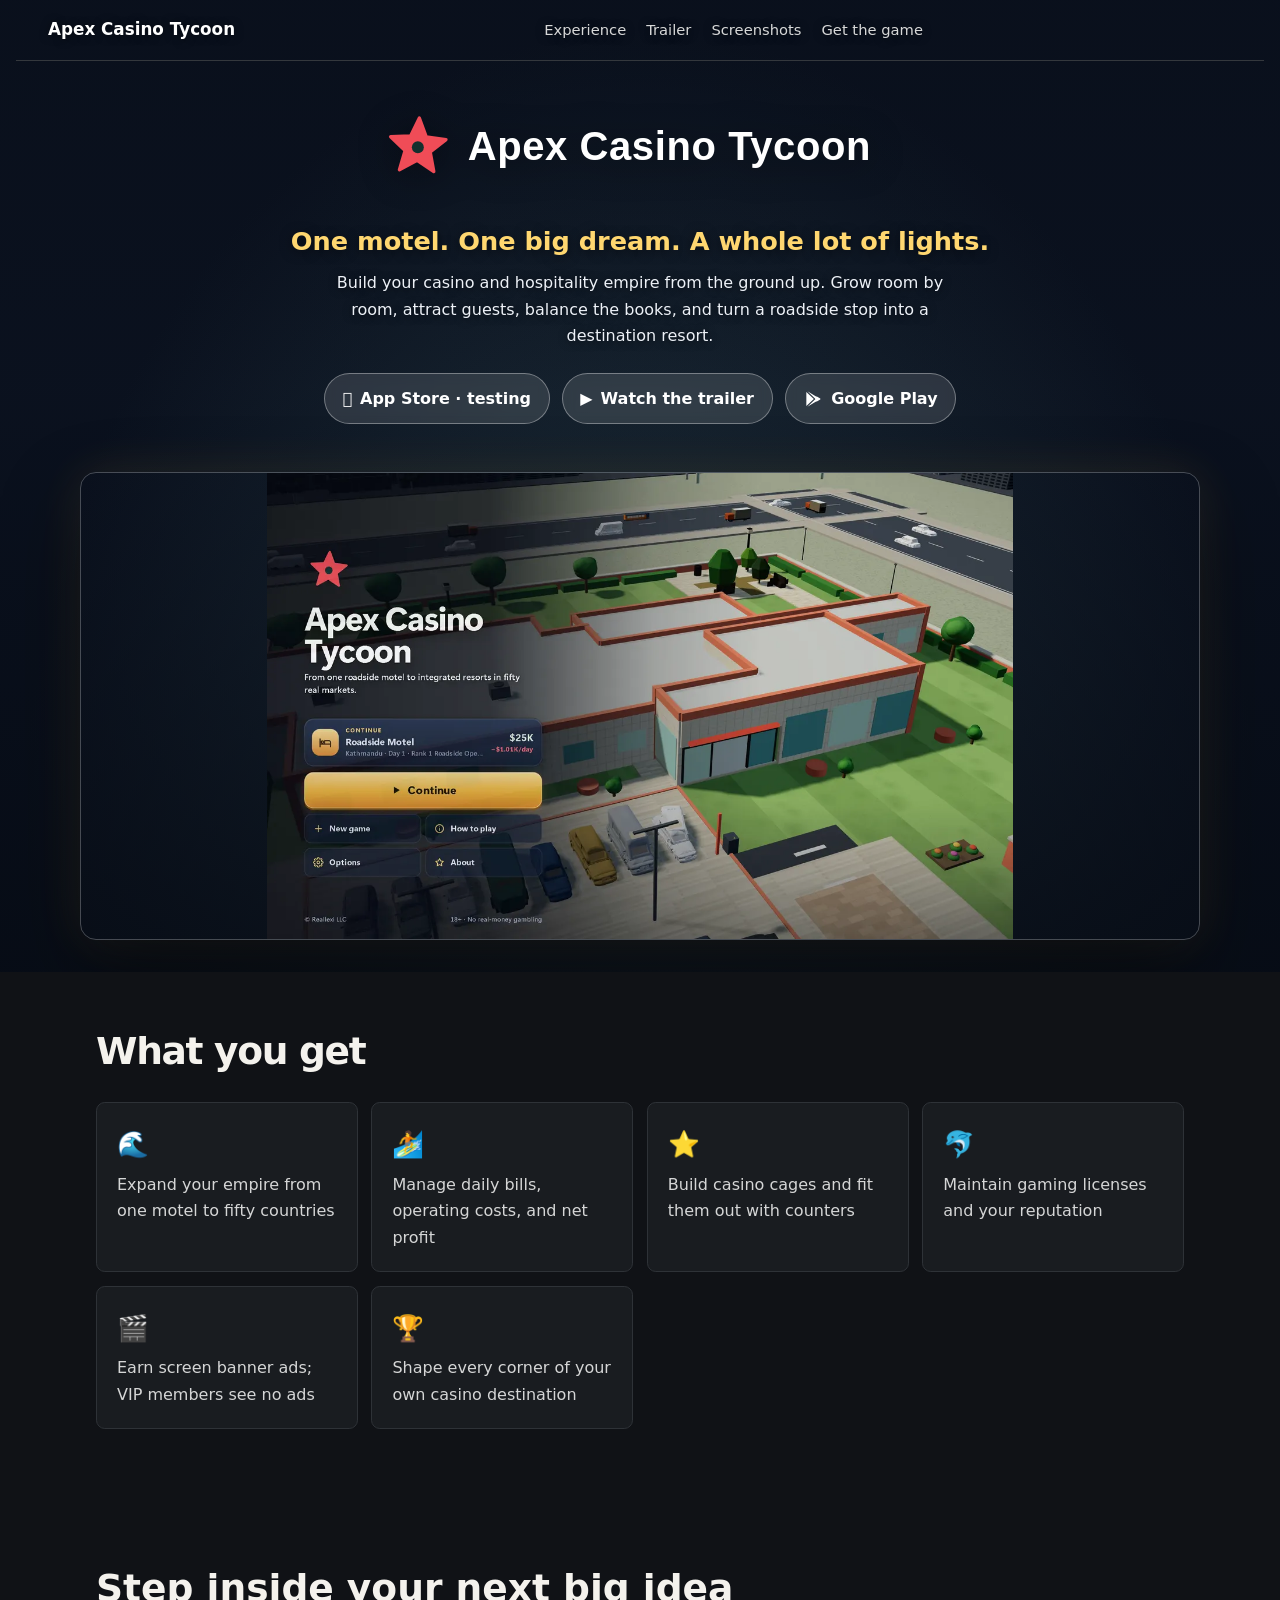
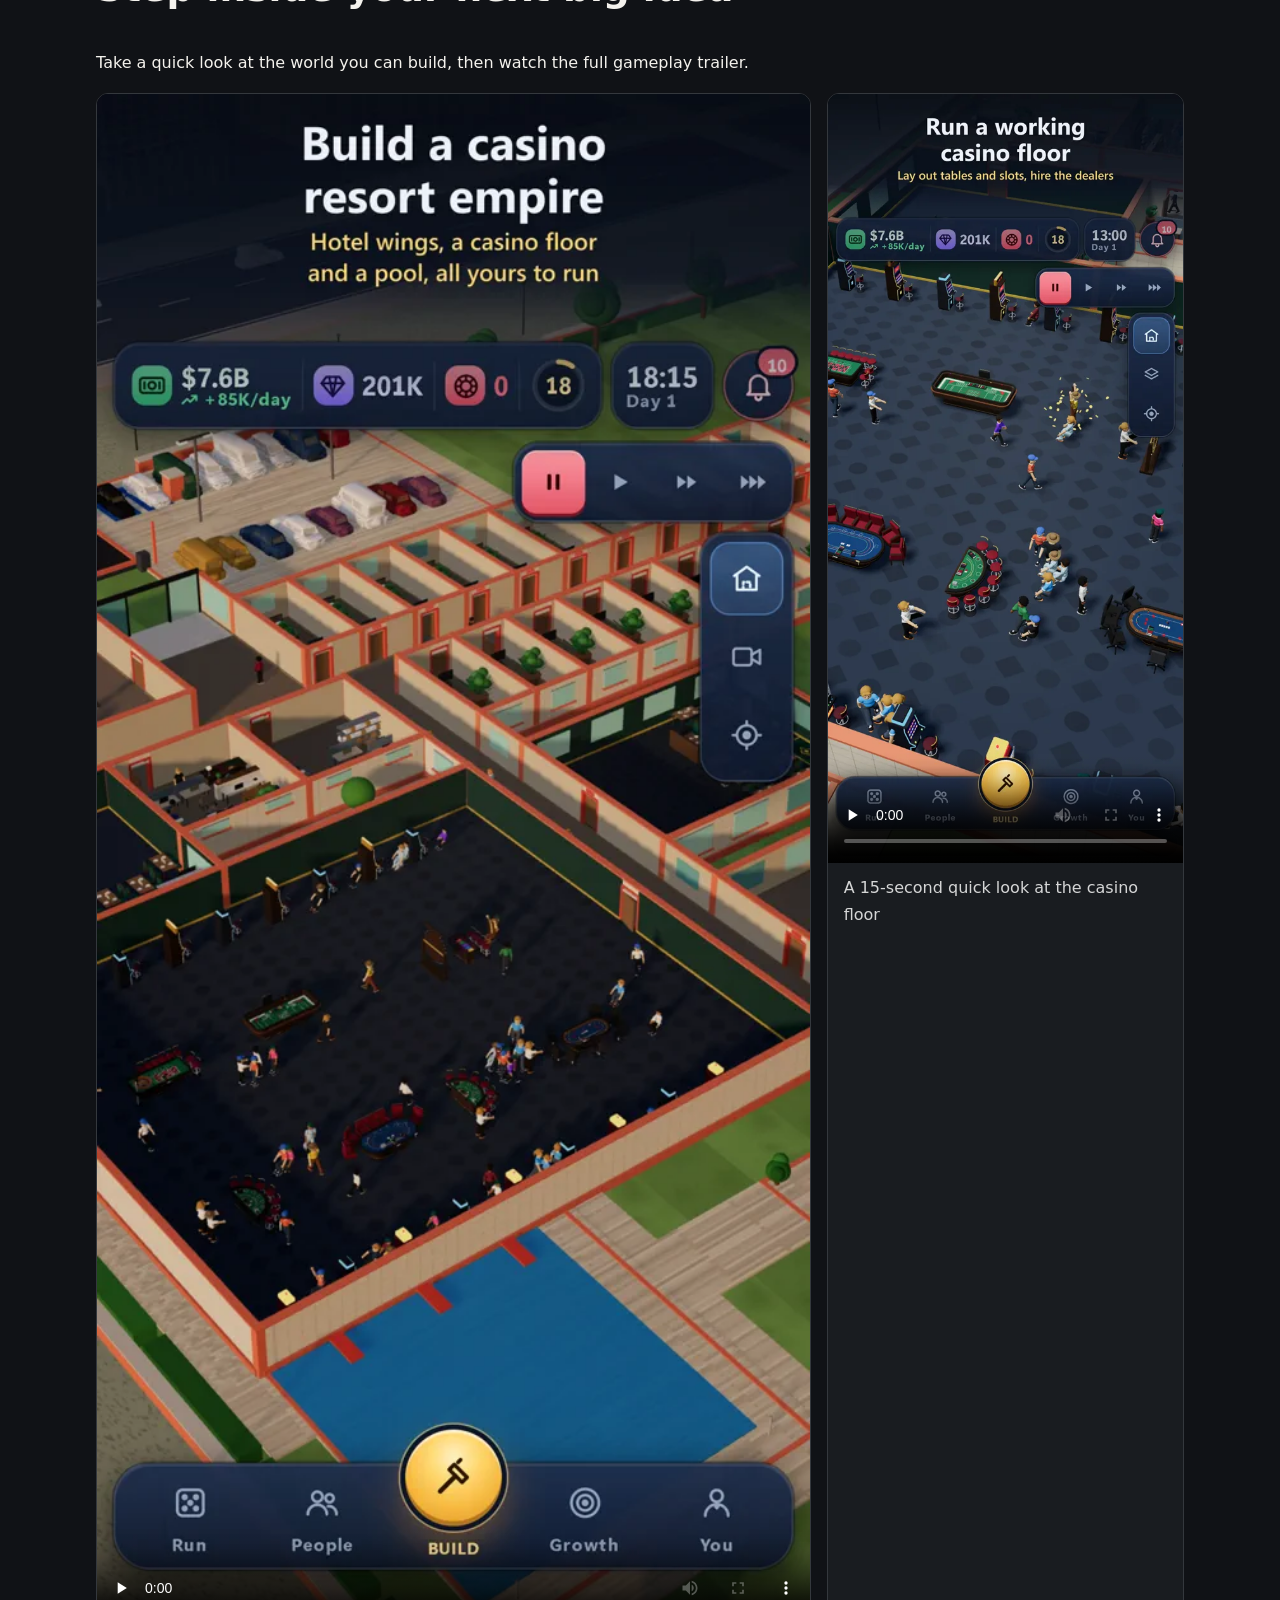
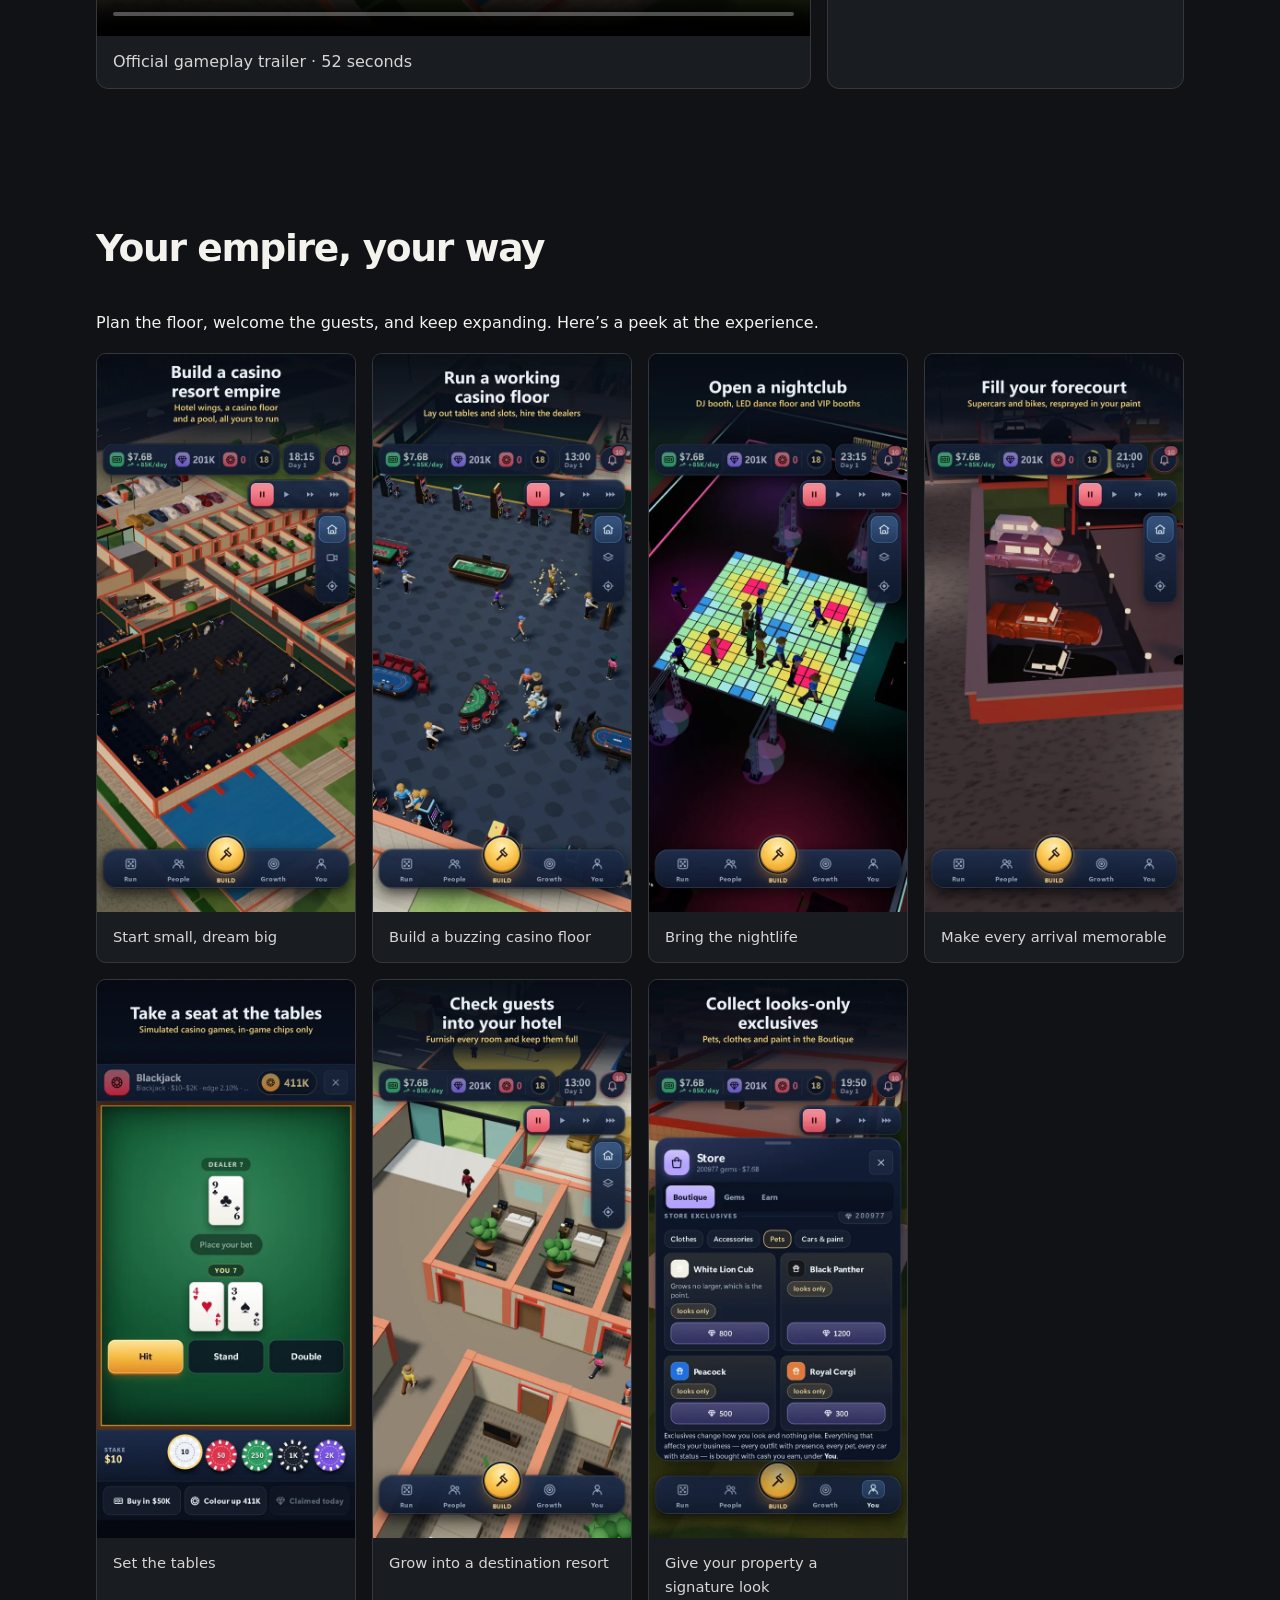
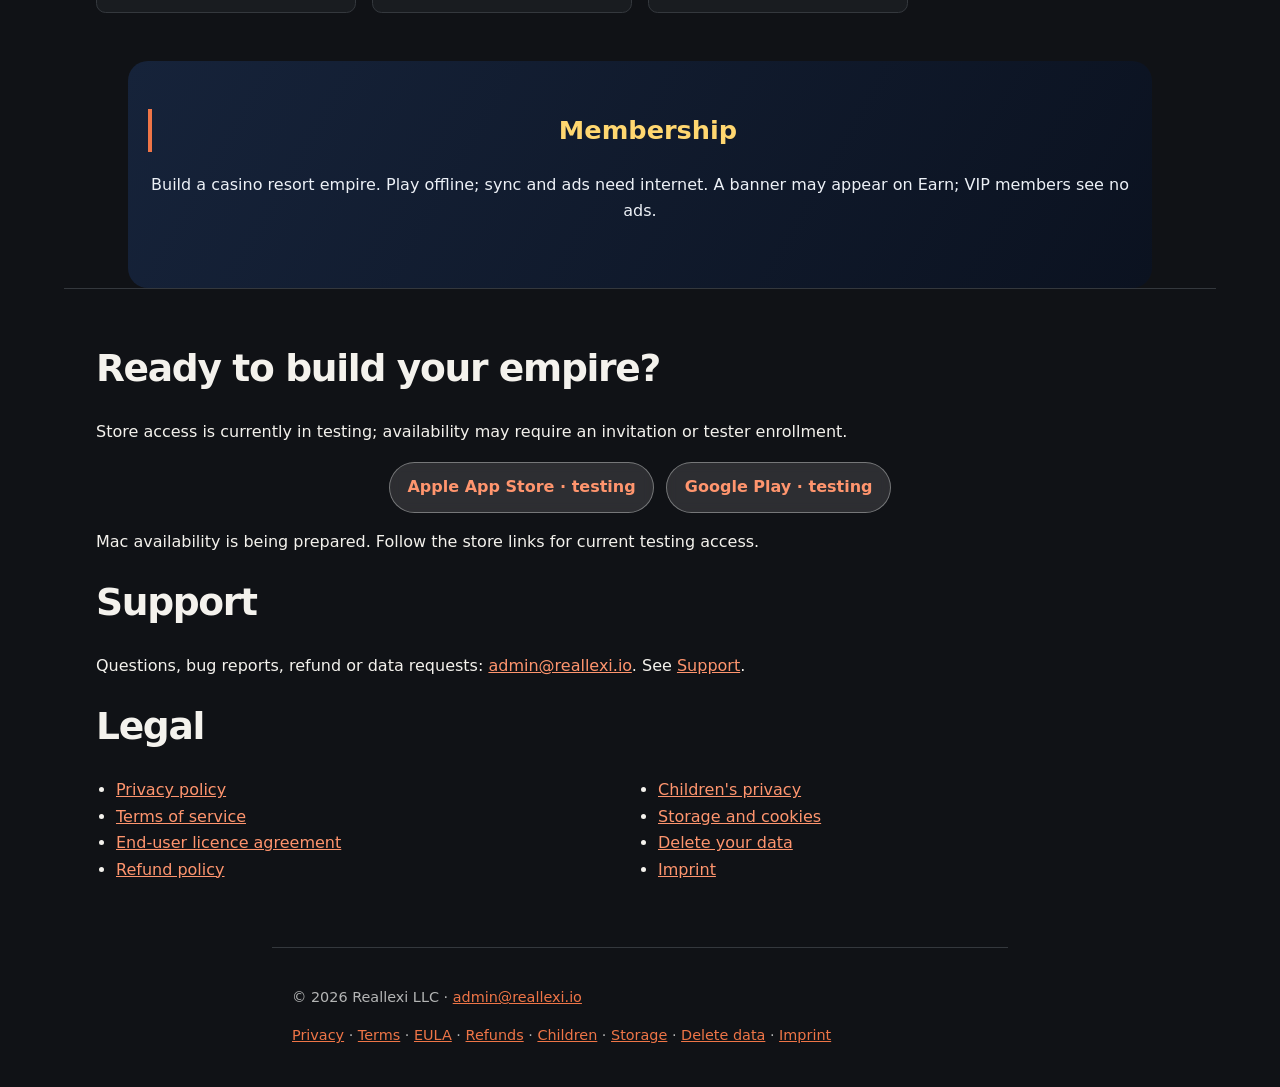
==== commit 1026f888: "Feature real gameplay screens in landing hero" ====
--- a/index.html
+++ b/index.html
@@ -18,8 +18,8 @@
 <meta property="og:description" content="Build a casino, hotel and resort empire from one roadside motel to fifty countries. Deep tycoon simulation with real casino mathematics.">
 <meta property="og:url" content="https://ddkits.github.io/apexcasinotycoon-site/">
 <meta name="twitter:card" content="summary_large_image">
-<meta property="og:image" content="https://ddkits.github.io/apexcasinotycoon-site/assets/feature-graphic.jpg">
-<meta name="twitter:image" content="https://ddkits.github.io/apexcasinotycoon-site/assets/feature-graphic.jpg">
+<meta property="og:image" content="https://ddkits.github.io/apexcasinotycoon-site/assets/gameplay/hero.webp">
+<meta name="twitter:image" content="https://ddkits.github.io/apexcasinotycoon-site/assets/gameplay/hero.webp">
 <style>
   :root { color-scheme: light dark; --bg:#ffffff; --fg:#17202a; --dim:#4a5560; --accent:#0a5dc2; --line:#7d8794; }
   @media (prefers-color-scheme: dark) { :root { --bg:#0b0f14; --fg:#e8edf2; --dim:#9aa7b4; --accent:#6ab1ff; --line:#6b7683; } }
@@ -72,9 +72,10 @@
   /* layout: full-bleed -- the original cover-image hero with white text over a dark scrim. */
   body.layout-full-bleed header { max-width:none; position:absolute; inset:0 0 auto 0; border:0; z-index:2; color:#fff; }
   body.layout-full-bleed header .brand, body.layout-full-bleed header nav a { color:#fff; text-shadow:0 1px 8px rgba(0,0,0,.5); }
-  .layout-full-bleed .hero { position:relative; min-height:82vh; display:grid; place-items:center; background:#0B1220 center/cover no-repeat; color:#fff; text-align:center; }
+  .layout-full-bleed .hero { position:relative; min-height:82vh; display:flex; flex-direction:column; align-items:center; justify-content:center; background:radial-gradient(ellipse at 50% 85%, #263b46 0%, #0b1220 68%); color:#fff; text-align:center; overflow:hidden; }
   .layout-full-bleed .hero-scrim { position:absolute; inset:0; background:linear-gradient(180deg, rgba(7,12,21,.35) 0%, rgba(7,12,21,.15) 40%, rgba(7,12,21,.85) 100%); }
   .layout-full-bleed .hero-inner { position:relative; padding:6rem 1.25rem 3rem; max-width:52rem; }
+  .hero-gameplay { position:relative; z-index:1; display:block; width:min(92vw, 70rem); max-height:52vh; object-fit:contain; margin:0 auto 2rem; border:1px solid rgba(255,255,255,.25); border-radius:1rem; box-shadow:0 2rem 5rem rgba(0,0,0,.48), 0 0 3rem rgba(242,199,108,.12); }
   .layout-full-bleed .lockup { filter:drop-shadow(0 4px 18px rgba(0,0,0,.45)); }
   .layout-full-bleed .tagline { font-size:clamp(1.15rem, 2.6vw, 1.6rem); font-weight:700; margin:1rem 0 .5rem; color:#FFD770; text-shadow:0 2px 12px rgba(0,0,0,.5); }
   .layout-full-bleed .lede { max-width:40rem; margin:0 auto 1.5rem; color:#EDF1F7; text-shadow:0 1px 8px rgba(0,0,0,.6); }
@@ -174,7 +175,9 @@
   .video-card video { display:block; width:100%; background:#080a0d; }
   .video-card figcaption { padding:.8rem 1rem; color:#d5d6d6; }
   .landing .gallery-grid { display:grid; grid-template-columns:repeat(auto-fit,minmax(min(100%,15rem),1fr)); gap:1rem; }
-  .gallery-grid img { display:block; width:100%; aspect-ratio:16/10; object-fit:cover; }
+  .gallery-grid img { display:block; width:100%; height:auto; max-height:660px; object-fit:contain; background:#10151d; }
+  .gallery-card { display:flex; flex-direction:column; }
+  .gallery-card figcaption { flex:1; }
   @media (max-width:44rem) { .video-grid { grid-template-columns:1fr; } .landing .trailer { padding:2rem 1.2rem; } }
   @media (max-width:44rem) { body.landing header { padding:.85rem 1rem; align-items:center; } body.landing header nav { gap:.7rem; font-size:.82rem; } .layout-split .hero-split { min-height:28rem; padding:4rem 1.2rem 2rem; } .landing .features, .landing .gallery, .landing .support { padding:2rem 1.2rem; } }
   @media (max-width:40rem) { .legal { columns:1; } .layout-full-bleed .hero { min-height:70vh; } }
@@ -229,6 +232,7 @@
       <a class="badge" data-when="all android" href="https://play.google.com/store/apps/details?id=io.reallexi.apexcasinotycoon" rel="noopener"><svg viewBox="0 0 24 24" aria-hidden="true"><path d="M4 3.5v17l9-8.5-9-8.5zm10.2 9.7L16.6 15l3.6-2.1c.9-.5.9-1.3 0-1.8L16.6 9l-2.4 2.3 1.1 1.2-1.1.7zM5.3 2.6l9.7 9.4 2.2-2.1L5.3 2.6zm0 18.8L17.2 14l-2.2-2.1-9.7 9.5z" fill="currentColor"/></svg><span>Google Play</span></a>
     </div>
   </div>
+  <img class="hero-gameplay" src="assets/gameplay/hero.webp" width="1280" height="800" fetchpriority="high" alt="Actual Apex Casino Tycoon game screen showing a roadside motel and resort build menu">
 </section>
 <section id="experience" class="features" aria-labelledby="feat">
   <h2 id="feat">What you get</h2>
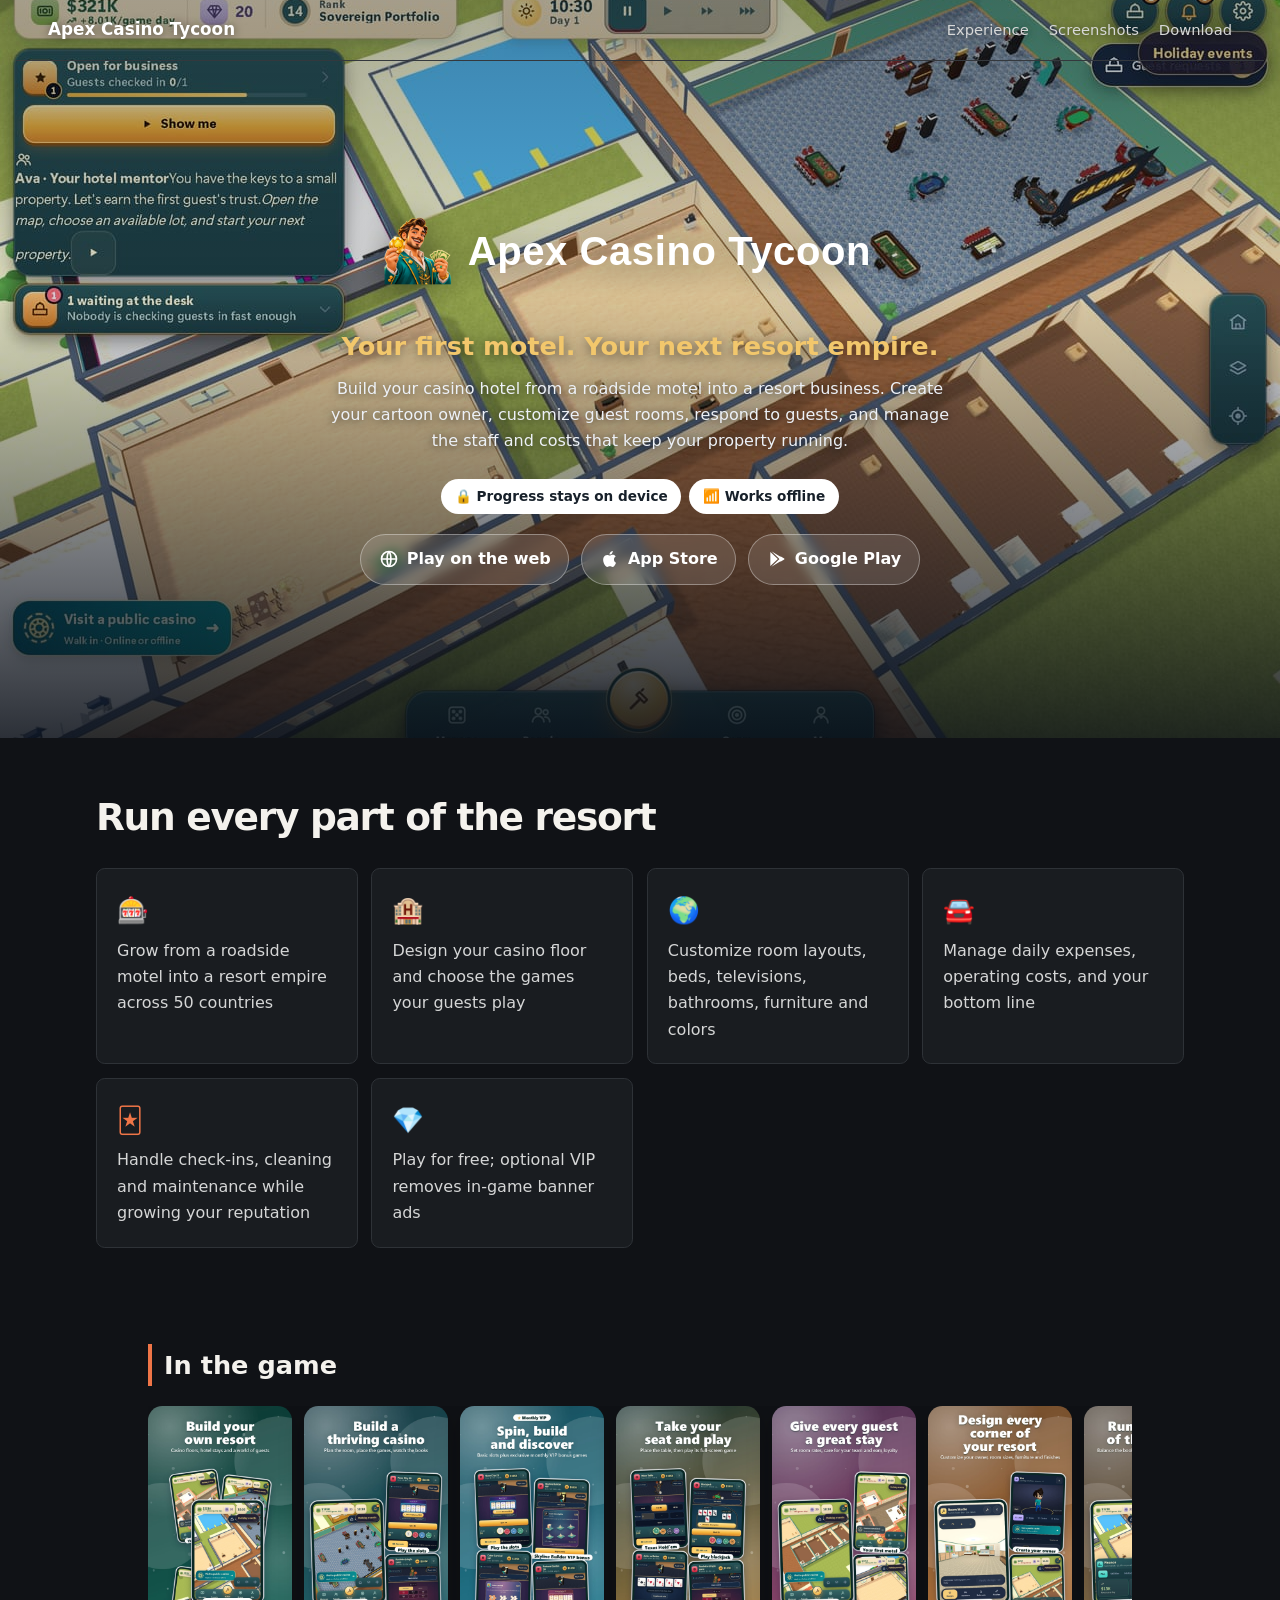
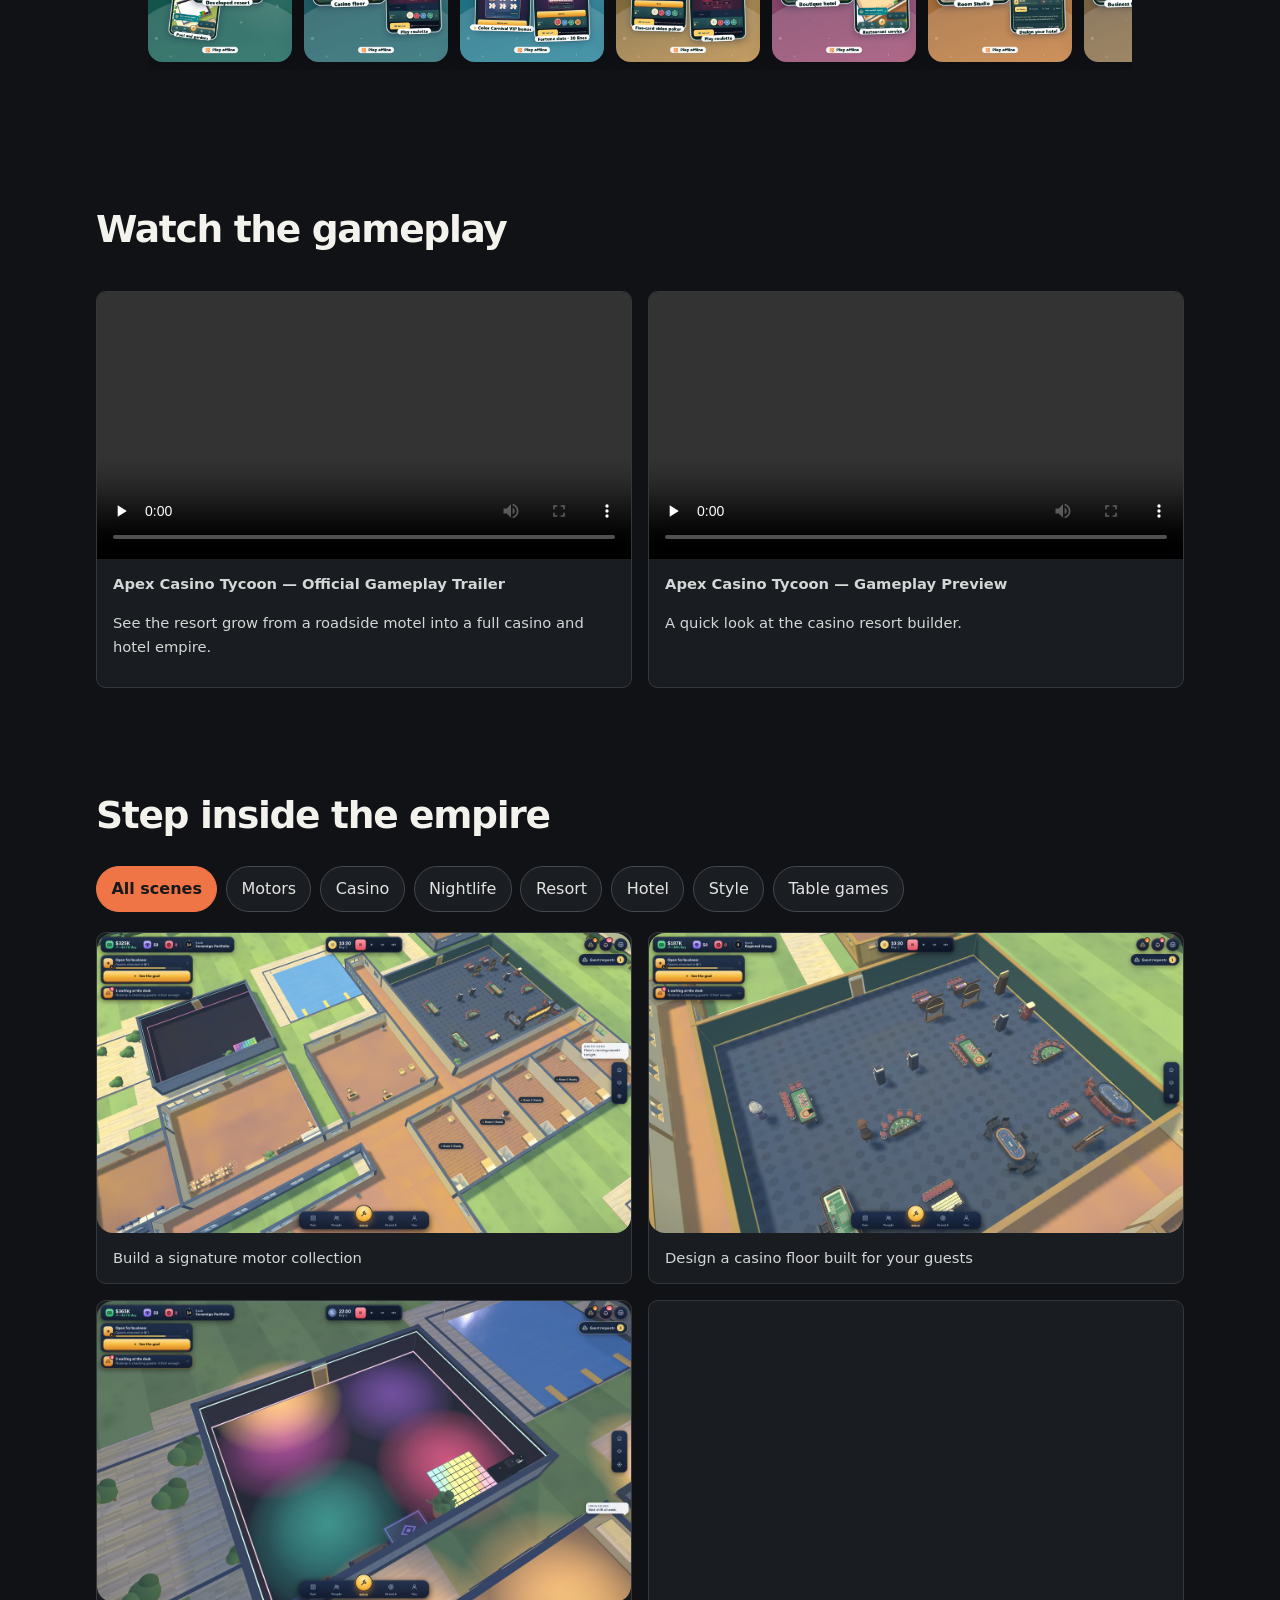
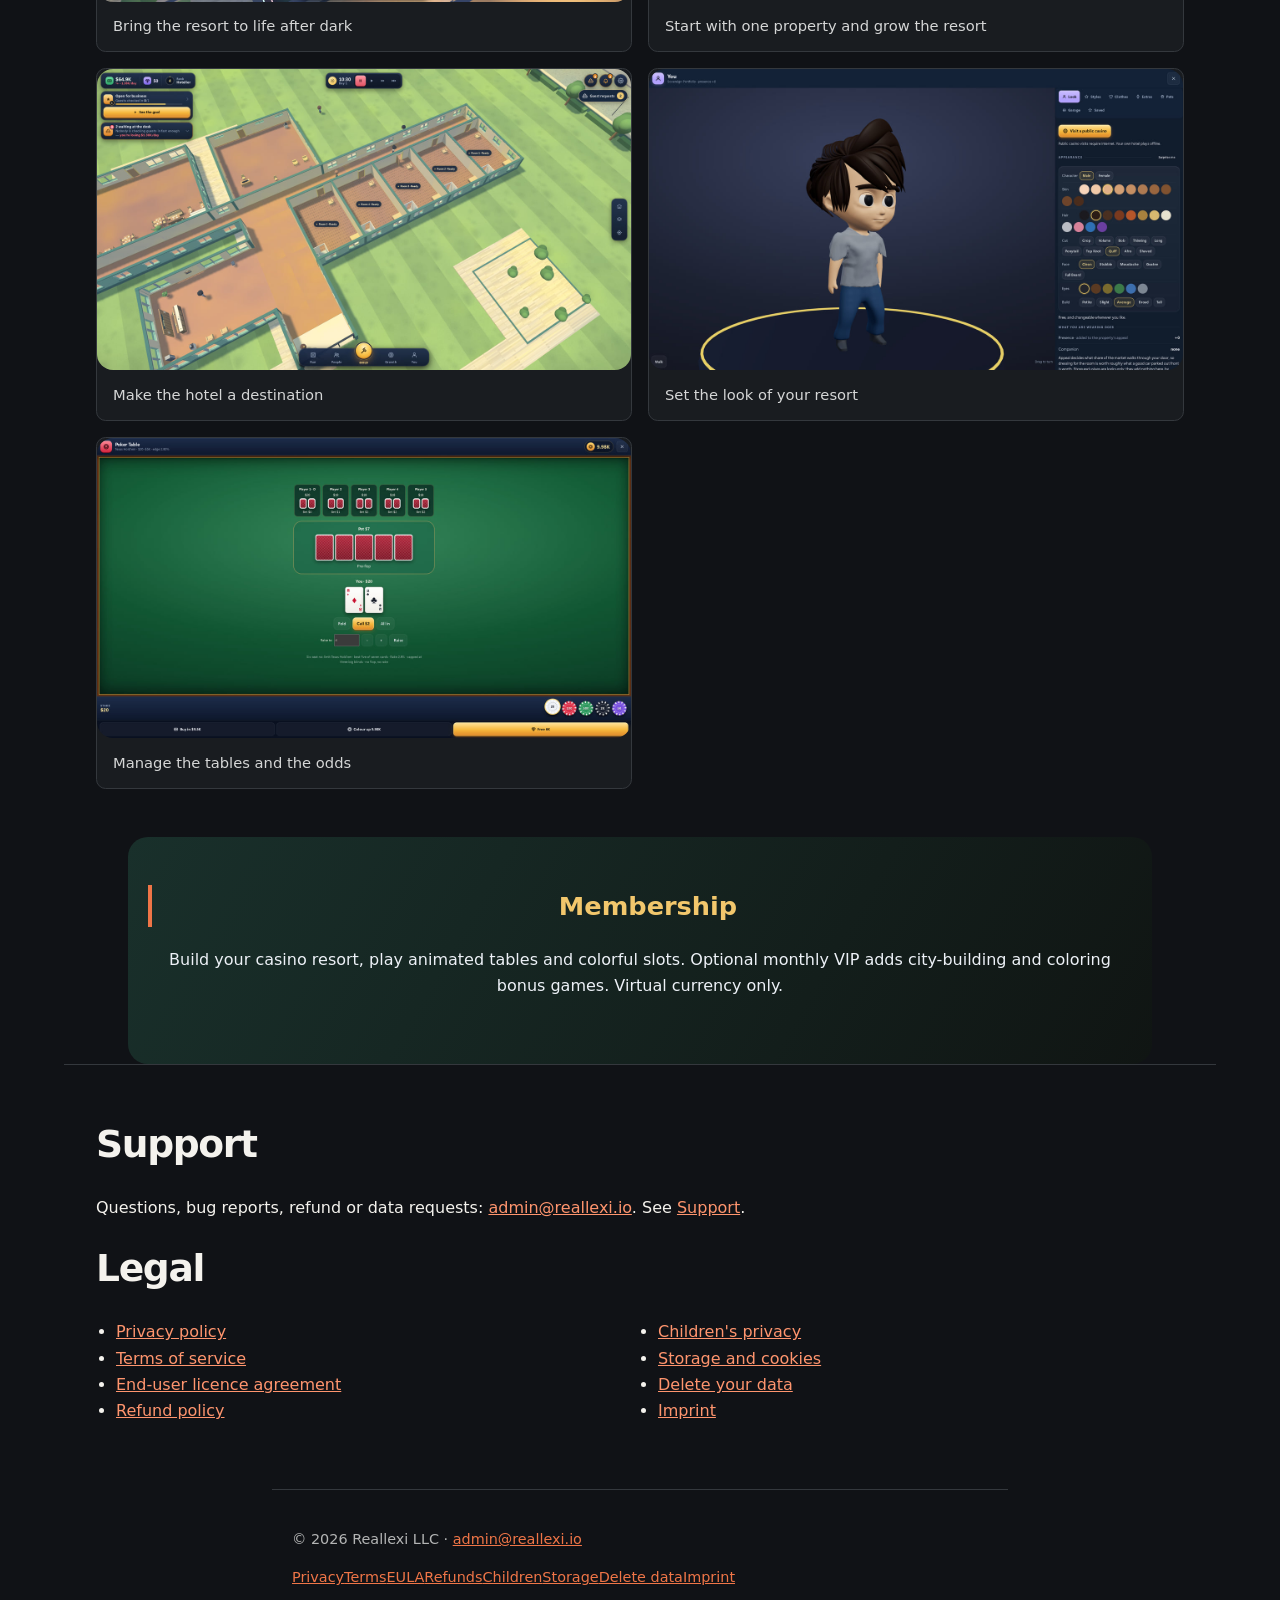
==== commit 92828a7c: "Publish Apex Casino Tycoon site" ====
--- a/index.html
+++ b/index.html
@@ -3,26 +3,26 @@
 <head>
 <meta charset="utf-8">
 <meta name="viewport" content="width=device-width, initial-scale=1">
-<title>Apex Casino Tycoon — Build a global casino, hotel, and resort empire.</title>
-<meta name="description" content="Build a casino, hotel and resort empire from one roadside motel to fifty countries. Deep tycoon simulation with real casino mathematics.">
+<title>Apex Casino Tycoon — Your first motel. Your next resort empire.</title>
+<meta name="description" content="Build a casino hotel and resort empire. Customize guest rooms and your owner, manage staff and guest requests, and balance costs in a stylized 3D tycoon simulation.">
 <meta name="color-scheme" content="light dark">
-<meta name="theme-color" content="#12302e">
+<meta name="theme-color" content="#D5973B">
 <link rel="icon" href="assets/favicon.ico" sizes="any">
 <link rel="icon" type="image/png" sizes="32x32" href="assets/favicon-32.png">
 <link rel="icon" type="image/svg+xml" href="assets/favicon.svg">
 <link rel="apple-touch-icon" href="assets/apple-touch-icon.png">
-<link rel="canonical" href="https://ddkits.github.io/apexcasinotycoon-site/">
+<link rel="canonical" href="https://apexcasino.reallexi.io/">
 <meta property="og:type" content="website">
 <meta property="og:site_name" content="Apex Casino Tycoon">
-<meta property="og:title" content="Apex Casino Tycoon — Build a global casino, hotel, and resort empire.">
-<meta property="og:description" content="Build a casino, hotel and resort empire from one roadside motel to fifty countries. Deep tycoon simulation with real casino mathematics.">
-<meta property="og:url" content="https://ddkits.github.io/apexcasinotycoon-site/">
+<meta property="og:title" content="Apex Casino Tycoon — Your first motel. Your next resort empire.">
+<meta property="og:description" content="Build a casino hotel and resort empire. Customize guest rooms and your owner, manage staff and guest requests, and balance costs in a stylized 3D tycoon simulation.">
+<meta property="og:url" content="https://apexcasino.reallexi.io/">
 <meta name="twitter:card" content="summary_large_image">
-<meta property="og:image" content="https://ddkits.github.io/apexcasinotycoon-site/assets/gameplay/hero.webp">
-<meta name="twitter:image" content="https://ddkits.github.io/apexcasinotycoon-site/assets/gameplay/hero.webp">
+<meta property="og:image" content="https://apexcasino.reallexi.io/assets/og-card.jpg">
+<meta name="twitter:image" content="https://apexcasino.reallexi.io/assets/og-card.jpg">
 <style>
-  :root { color-scheme: light dark; --bg:#ffffff; --fg:#17202a; --dim:#4a5560; --accent:#0a5dc2; --line:#7d8794; }
-  @media (prefers-color-scheme: dark) { :root { --bg:#0b0f14; --fg:#e8edf2; --dim:#9aa7b4; --accent:#6ab1ff; --line:#6b7683; } }
+  :root { color-scheme: light dark; --bg:#ffffff; --fg:#17202a; --dim:#4a5560; --accent:#D5973B; --line:#7d8794; }
+  @media (prefers-color-scheme: dark) { :root { --bg:#0b0f14; --fg:#e8edf2; --dim:#9aa7b4; --accent:#F0B85C; --line:#6b7683; } }
   * { box-sizing: border-box; }
   body { margin:0; background:var(--bg); color:var(--fg); font:16px/1.65 system-ui,-apple-system,Segoe UI,Roboto,sans-serif; }
   .skip { position:absolute; left:-9999px; }
@@ -72,29 +72,28 @@
   /* layout: full-bleed -- the original cover-image hero with white text over a dark scrim. */
   body.layout-full-bleed header { max-width:none; position:absolute; inset:0 0 auto 0; border:0; z-index:2; color:#fff; }
   body.layout-full-bleed header .brand, body.layout-full-bleed header nav a { color:#fff; text-shadow:0 1px 8px rgba(0,0,0,.5); }
-  .layout-full-bleed .hero { position:relative; min-height:82vh; display:flex; flex-direction:column; align-items:center; justify-content:center; background:radial-gradient(ellipse at 50% 85%, #263b46 0%, #0b1220 68%); color:#fff; text-align:center; overflow:hidden; }
+  .layout-full-bleed .hero { position:relative; min-height:82vh; display:grid; place-items:center; background:#101513 center/cover no-repeat; color:#fff; text-align:center; }
   .layout-full-bleed .hero-scrim { position:absolute; inset:0; background:linear-gradient(180deg, rgba(7,12,21,.35) 0%, rgba(7,12,21,.15) 40%, rgba(7,12,21,.85) 100%); }
   .layout-full-bleed .hero-inner { position:relative; padding:6rem 1.25rem 3rem; max-width:52rem; }
-  .hero-gameplay { position:relative; z-index:1; display:block; width:min(92vw, 70rem); max-height:52vh; object-fit:contain; margin:0 auto 2rem; border:1px solid rgba(255,255,255,.25); border-radius:1rem; box-shadow:0 2rem 5rem rgba(0,0,0,.48), 0 0 3rem rgba(242,199,108,.12); }
   .layout-full-bleed .lockup { filter:drop-shadow(0 4px 18px rgba(0,0,0,.45)); }
-  .layout-full-bleed .tagline { font-size:clamp(1.15rem, 2.6vw, 1.6rem); font-weight:700; margin:1rem 0 .5rem; color:#FFD770; text-shadow:0 2px 12px rgba(0,0,0,.5); }
+  .layout-full-bleed .tagline { font-size:clamp(1.15rem, 2.6vw, 1.6rem); font-weight:700; margin:1rem 0 .5rem; color:#F2C76C; text-shadow:0 2px 12px rgba(0,0,0,.5); }
   .layout-full-bleed .lede { max-width:40rem; margin:0 auto 1.5rem; color:#EDF1F7; text-shadow:0 1px 8px rgba(0,0,0,.6); }
   .layout-full-bleed .trust { justify-content:center; }
   .layout-full-bleed .badges { justify-content:center; }
   .layout-full-bleed .badge { background:rgba(255,255,255,.12); border:1px solid rgba(255,255,255,.35); color:#fff; backdrop-filter:blur(6px); }
-  .layout-full-bleed .badge:hover, .layout-full-bleed .badge:focus-visible { background:#F5B83D; color:#0B1220; border-color:#F5B83D; }
+  .layout-full-bleed .badge:hover, .layout-full-bleed .badge:focus-visible { background:#E79A5B; color:#101513; border-color:#E79A5B; }
 
   /* layout: split -- image and copy side by side on the ordinary page background, no overlay. A
      professional-SaaS feel: text is readable, high-contrast, themeable the same way inner pages are. */
   .hero-split { display:grid; grid-template-columns:1.1fr 1fr; align-items:center; gap:2rem; max-width:72rem; margin:0 auto; padding:4rem 1.25rem; min-height:min(70vh, 34rem); }
   .hero-split .hero-content { text-align:left; }
-  .hero-split .tagline { font-size:clamp(1.15rem, 2.6vw, 1.6rem); font-weight:700; margin:1rem 0 .5rem; color:var(--accent); }
+  .hero-split .tagline { font-size:clamp(1.15rem, 2.6vw, 1.6rem); font-weight:700; margin:1rem 0 .5rem; color:#F2C76C; }
   .hero-split .lede { max-width:34rem; margin:0 0 1.5rem; color:var(--dim); }
   .hero-split .trust { justify-content:flex-start; }
   .hero-split .pill { border:1px solid var(--line); }
   .hero-split .badges { justify-content:flex-start; }
   .hero-split .badge { background:var(--accent); color:#fff; border:1px solid var(--accent); }
-  .hero-split .badge:hover, .hero-split .badge:focus-visible { background:#F5B83D; border-color:#F5B83D; }
+  .hero-split .badge:hover, .hero-split .badge:focus-visible { background:#E79A5B; border-color:#E79A5B; }
   .hero-split .hero-media img { width:100%; height:auto; border-radius:1.25rem; box-shadow:0 16px 40px rgba(0,0,0,.25); }
   @media (max-width:48rem) { .hero-split { grid-template-columns:1fr; text-align:center; padding-top:1.5rem; } .hero-split .hero-content { text-align:center; } .hero-split .badges, .hero-split .trust, .hero-split .lede { justify-content:center; margin-left:auto; margin-right:auto; } }
 
@@ -107,14 +106,14 @@
   .hero-compact .pill { border:1px solid var(--line); }
   .hero-compact .badges { justify-content:center; }
   .hero-compact .badge { background:var(--accent); color:#fff; border:1px solid var(--accent); }
-  .hero-compact .badge:hover, .hero-compact .badge:focus-visible { background:#F5B83D; border-color:#F5B83D; }
+  .hero-compact .badge:hover, .hero-compact .badge:focus-visible { background:#E79A5B; border-color:#E79A5B; }
   .hero-banner { max-width:72rem; margin:0 auto 1rem; padding:0 1.25rem; }
   .hero-banner img { width:100%; height:auto; border-radius:1.25rem; box-shadow:0 16px 40px rgba(0,0,0,.2); }
 
   .features, .shots, .worlds, .member, .support { max-width:64rem; margin:0 auto; padding:3rem 1.25rem; }
   .features h2, .shots h2, .worlds h2, .member h2, .support h2 { font-size:1.6rem; margin:0 0 1.25rem; }
   .grid { display:grid; grid-template-columns:repeat(auto-fit, minmax(15rem, 1fr)); gap:1rem; }
-  .card { border:1px solid var(--line); border-radius:1rem; padding:1.1rem 1.2rem; background:linear-gradient(160deg, rgba(46,196,182,.10), rgba(245,184,61,.08)); }
+  .card { border:1px solid var(--line); border-radius:1rem; padding:1.1rem 1.2rem; background:linear-gradient(160deg, rgba(213,151,59,.13), rgba(25,48,43,.35)); }
   .card .glyph { font-size:1.6rem; display:block; margin-bottom:.4rem; }
   .card p { margin:0; }
   .strip { display:flex; gap:.75rem; overflow-x:auto; padding-bottom:.5rem; scroll-snap-type:x mandatory; }
@@ -133,8 +132,8 @@
   .lightbox img { display:block; max-width:100%; max-height:88vh; border-radius:.5rem; }
   .lightbox-close { position:absolute; top:-.25rem; right:-.25rem; width:2.5rem; height:2.5rem; border-radius:999px; border:0; background:#fff; color:#111; font-size:1.5rem; line-height:1; cursor:pointer; box-shadow:0 4px 12px rgba(0,0,0,.35); }
   .lightbox-close:focus-visible { outline:3px solid var(--accent); outline-offset:2px; }
-  .member { text-align:center; background:linear-gradient(120deg, #16233A, #0B1220); color:#EDF1F7; border-radius:1.25rem; }
-  .member h2 { color:#FFD770; }
+  .member { text-align:center; background:linear-gradient(120deg, #19302B, #101513); color:#EDF1F7; border-radius:1.25rem; }
+  .member h2 { color:#F2C76C; }
   .legal { columns:2; padding-left:1.25rem; }
   .credit { color:var(--dim); font-size:.9rem; margin:0 0 1.5rem; }
   body.landing { --bg:#101216; --fg:#f4f2ed; --dim:#b4b5b5; --accent:#ef7547; --line:#34383d; color-scheme:dark; background:var(--bg); }
@@ -151,6 +150,21 @@
   .layout-split .hero-split .pill { border:1px solid #363a3f; background:#1d2024; color:#d6d7d7; }
   .layout-split .hero-split .badges { gap:.7rem; }
   .layout-split .hero-split .badge { min-height:3rem; border-radius:.45rem; padding:.7rem 1rem; background:#ed7042; border-color:#ed7042; }
+  /* Additional generated theme directions share the vetted page structures while changing the
+     visual rhythm: editorial gives the copy a magazine hierarchy, showcase frames the art, and
+     minimal removes the heavy display treatment. */
+  .layout-editorial .hero-split { max-width:80rem; grid-template-columns:minmax(0,1.15fr) minmax(18rem,.85fr); gap:4rem; }
+  .layout-editorial .hero-split .title { font-family:Georgia,serif; font-size:clamp(3.2rem,7vw,6.2rem); letter-spacing:-.045em; line-height:1; }
+  .layout-editorial .hero-split .tagline { max-width:32rem; font-family:Georgia,serif; font-size:clamp(1.4rem,2.5vw,2rem); font-weight:500; }
+  .layout-editorial .hero-media img { aspect-ratio:4/5; max-height:38rem; }
+  .layout-showcase .hero-compact { max-width:76rem; margin:2.5rem auto 0; padding:3rem clamp(1.5rem,5vw,4rem); border:1px solid #383a42; border-radius:1.5rem; background:linear-gradient(135deg,#19302B,#101513); }
+  .layout-showcase .hero-banner { max-width:76rem; margin:1rem auto 3rem; padding-inline:1rem; }
+  .layout-showcase .hero-banner img { border-radius:1.25rem; max-height:68vh; }
+  .layout-minimal .hero-split { max-width:68rem; min-height:30rem; grid-template-columns:minmax(0,1fr) minmax(0,1fr); gap:clamp(1rem,4vw,3.5rem); padding-block:4rem 3rem; }
+  .layout-minimal .hero-split .title { font-size:clamp(2.6rem,6vw,5rem); letter-spacing:-.04em; }
+  .layout-minimal .hero-split .lockup { width:min(42vw,22rem); filter:none; }
+  .layout-minimal .hero-split .trust { display:none; }
+  .layout-minimal .hero-split .badge { border-radius:2rem; }
   .landing .features, .landing .gallery, .landing .support { max-width:72rem; margin:0 auto; padding:3rem 2rem; }
   .landing .features h2, .landing .gallery h2, .landing .support h2 { border:0; padding:0; font-size:clamp(1.7rem, 3vw, 2.35rem); letter-spacing:-.035em; }
   .landing .grid { grid-template-columns:repeat(auto-fit,minmax(14rem,1fr)); gap:.85rem; }
@@ -168,18 +182,8 @@
   .landing .worlds-grid { grid-template-columns:repeat(auto-fit,minmax(min(100%, 26rem),1fr)); gap:1rem; }
   .landing .support { border-top:1px solid #34383d; }
   .landing .support a { color:#ff956e; }
-  .landing .trailer { max-width:72rem; margin:0 auto; padding:3rem 2rem; }
-  .landing .trailer h2 { border:0; padding:0; font-size:clamp(1.7rem,3vw,2.35rem); }
-  .video-grid { display:grid; grid-template-columns:2fr 1fr; gap:1rem; }
-  .video-card { margin:0; overflow:hidden; border:1px solid #34383d; border-radius:.75rem; background:#191c20; }
-  .video-card video { display:block; width:100%; background:#080a0d; }
-  .video-card figcaption { padding:.8rem 1rem; color:#d5d6d6; }
-  .landing .gallery-grid { display:grid; grid-template-columns:repeat(auto-fit,minmax(min(100%,15rem),1fr)); gap:1rem; }
-  .gallery-grid img { display:block; width:100%; height:auto; max-height:660px; object-fit:contain; background:#10151d; }
-  .gallery-card { display:flex; flex-direction:column; }
-  .gallery-card figcaption { flex:1; }
-  @media (max-width:44rem) { .video-grid { grid-template-columns:1fr; } .landing .trailer { padding:2rem 1.2rem; } }
-  @media (max-width:44rem) { body.landing header { padding:.85rem 1rem; align-items:center; } body.landing header nav { gap:.7rem; font-size:.82rem; } .layout-split .hero-split { min-height:28rem; padding:4rem 1.2rem 2rem; } .landing .features, .landing .gallery, .landing .support { padding:2rem 1.2rem; } }
+  @media (max-width:44rem) { body.landing header { padding:.85rem 1rem; align-items:center; } body.landing header nav { gap:.7rem; font-size:.82rem; } .layout-split .hero-split, .layout-editorial .hero-split, .layout-minimal .hero-split { min-height:28rem; padding:4rem 1.2rem 2rem; } .layout-editorial .hero-media img { aspect-ratio:16/10; } .layout-showcase .hero-compact { margin:1rem; } .layout-showcase .hero-banner { margin:0 0 2rem; } .landing .features, .landing .gallery, .landing .support { padding:2rem 1.2rem; } }
+  
   @media (max-width:40rem) { .legal { columns:1; } .layout-full-bleed .hero { min-height:70vh; } }
 
   [data-when] { display:none; }
@@ -192,8 +196,17 @@
 </style>
 <script>(function(){var m=/[?&]platform=(ios|android|web)\b/.exec(location.search),p=m&&m[1];
 if(!p){var u=navigator.userAgent||'';p=/Android/i.test(u)?'android':/iPhone|iPad|iPod/i.test(u)?'ios'
-:(/Macintosh/.test(u)&&navigator.maxTouchPoints>1)?'ios':'';}
+:/Macintosh|Mac OS X/i.test(u)?'ios':'';}
 if(p==='ios'||p==='android')document.documentElement.setAttribute('data-store',p);
+document.addEventListener('DOMContentLoaded',function(){(function scopeSiteLinks(document,location,platform){
+ if(platform!=='ios'&&platform!=='android')return;
+ for(const link of document.querySelectorAll('a[href]')){
+  const raw=link.getAttribute('href');if(!raw||raw.startsWith('#'))continue;
+  const url=new URL(raw,location.href);
+  if(url.origin!==location.origin||!['http:','https:'].includes(url.protocol))continue;
+  url.searchParams.set('platform',platform);link.setAttribute('href',url.href);
+ }
+})(document,location,p);});
 // Screenshot/key-art thumbnails open full-size in a native <dialog> -- event delegation, so this
 // runs safely in <head> before the buttons and dialog even exist in the DOM yet. Escape-to-close
 // and focus trapping come free with showModal(); only the backdrop click and the close button need
@@ -212,76 +225,83 @@
 <a class="skip" href="#main">Skip to content</a>
 <header>
   <a class="brand" href="./">Apex Casino Tycoon</a>
-  <nav aria-label="Page"><a href="#experience">Experience</a><a href="#trailer">Trailer</a><a href="#gallery">Screenshots</a><a href="#download">Get the game</a></nav>
-  <div id="google_translate_element" class="translate" aria-label="Translate this page"></div>
+  <nav aria-label="Page"><a href="#experience">Experience</a><a href="#gallery">Screenshots</a><a href="#download">Download</a></nav>
+  
 </header>
 <main id="main">
 <h1 class="sr-only">Apex Casino Tycoon</h1>
 
 
-<section class="hero" >
+<section class="hero" style="background-image:url('assets/hero.jpg');background-image:image-set(url('assets/hero.jpg') 1x, url('assets/hero-3840.jpg') 2x)">
   <div class="hero-scrim"></div>
   <div class="hero-inner">
     <img class="lockup" src="assets/logo.svg" alt="Apex Casino Tycoon">
-    <p class="tagline">One motel. One big dream. A whole lot of lights.</p>
-    <p class="lede">Build your casino and hospitality empire from the ground up. Grow room by room, attract guests, balance the books, and turn a roadside stop into a destination resort.</p>
-    
+    <p class="tagline">Your first motel. Your next resort empire.</p>
+    <p class="lede">Build your casino hotel from a roadside motel into a resort business. Create your cartoon owner, customize guest rooms, respond to guests, and manage the staff and costs that keep your property running.</p>
+    <div class="trust"><span class="pill">🔒 Progress stays on device</span><span class="pill">📶 Works offline</span></div>
     <div class="badges">
-      <a class="badge" href="https://apps.apple.com/app/id6826693728" rel="noopener"><span aria-hidden="true"></span><span>App Store · testing</span></a>
-      <a class="badge" href="#trailer"><span aria-hidden="true">▶</span><span>Watch the trailer</span></a>
+      <a class="badge" href="https://apexcasino.reallexi.io" rel="noopener"><svg viewBox="0 0 24 24" aria-hidden="true"><circle cx="12" cy="12" r="9" fill="none" stroke="currentColor" stroke-width="2"/><path d="M3 12h18M12 3c3 3.5 3 14.5 0 18M12 3c-3 3.5-3 14.5 0 18" fill="none" stroke="currentColor" stroke-width="2"/></svg><span>Play on the web</span></a>
+      <a class="badge" data-when="all ios" href="https://apps.apple.com/app/id6826693728" rel="noopener"><svg viewBox="0 0 24 24" aria-hidden="true"><path d="M16.7 12.6c0-2.4 2-3.6 2.1-3.7-1.1-1.7-2.9-1.9-3.5-1.9-1.5-.2-2.9.9-3.7.9-.8 0-1.9-.9-3.1-.8-1.6 0-3.1.9-3.9 2.4-1.7 2.9-.4 7.2 1.2 9.6.8 1.2 1.8 2.5 3 2.4 1.2 0 1.7-.8 3.1-.8s1.9.8 3.1.8c1.3 0 2.1-1.2 2.9-2.4.9-1.3 1.3-2.6 1.3-2.7-.1 0-2.5-1-2.5-3.8zM14.3 5.3c.7-.8 1.1-1.9 1-3-1 0-2.1.7-2.8 1.5-.6.7-1.2 1.8-1 2.9 1.1.1 2.2-.6 2.8-1.4z" fill="currentColor"/></svg><span>App Store</span></a>
       <a class="badge" data-when="all android" href="https://play.google.com/store/apps/details?id=io.reallexi.apexcasinotycoon" rel="noopener"><svg viewBox="0 0 24 24" aria-hidden="true"><path d="M4 3.5v17l9-8.5-9-8.5zm10.2 9.7L16.6 15l3.6-2.1c.9-.5.9-1.3 0-1.8L16.6 9l-2.4 2.3 1.1 1.2-1.1.7zM5.3 2.6l9.7 9.4 2.2-2.1L5.3 2.6zm0 18.8L17.2 14l-2.2-2.1-9.7 9.5z" fill="currentColor"/></svg><span>Google Play</span></a>
     </div>
   </div>
-  <img class="hero-gameplay" src="assets/gameplay/hero.webp" width="1280" height="800" fetchpriority="high" alt="Actual Apex Casino Tycoon game screen showing a roadside motel and resort build menu">
 </section>
 <section id="experience" class="features" aria-labelledby="feat">
-  <h2 id="feat">What you get</h2>
+  <h2 id="feat">Run every part of the resort</h2>
   <div class="grid">
-    <article class="card"><span class="glyph" aria-hidden="true">🌊</span><p>Expand your empire from one motel to fifty countries</p></article>
-    <article class="card"><span class="glyph" aria-hidden="true">🏄</span><p>Manage daily bills, operating costs, and net profit</p></article>
-    <article class="card"><span class="glyph" aria-hidden="true">⭐</span><p>Build casino cages and fit them out with counters</p></article>
-    <article class="card"><span class="glyph" aria-hidden="true">🐬</span><p>Maintain gaming licenses and your reputation</p></article>
-    <article class="card"><span class="glyph" aria-hidden="true">🎬</span><p>Earn screen banner ads; VIP members see no ads</p></article>
-    <article class="card"><span class="glyph" aria-hidden="true">🏆</span><p>Shape every corner of your own casino destination</p></article>
-  </div>
-</section>
-
-
-
-
-<section id="trailer" class="trailer" aria-labelledby="trailer-h">
-  <h2 id="trailer-h">Step inside your next big idea</h2>
-  <p>Take a quick look at the world you can build, then watch the full gameplay trailer.</p>
-  <div class="video-grid">
-    <figure class="video-card"><video controls playsinline preload="none" poster="assets/gameplay/empire.webp"><source src="assets/gameplay/trailer.mp4" type="video/mp4">Your browser does not support video playback.</video><figcaption>Official gameplay trailer · 52 seconds</figcaption></figure>
-    <figure class="video-card"><video controls playsinline preload="none" poster="assets/gameplay/casino.webp"><source src="assets/gameplay/quick-look.mp4" type="video/mp4">Your browser does not support video playback.</video><figcaption>A 15-second quick look at the casino floor</figcaption></figure>
-  </div>
-</section>
-<section id="gallery" class="gallery" aria-labelledby="gallery-h">
-  <h2 id="gallery-h">Your empire, your way</h2>
-  <p>Plan the floor, welcome the guests, and keep expanding. Here’s a peek at the experience.</p>
-  <div class="gallery-grid">
-    <figure class="gallery-card"><img loading="lazy" src="assets/gameplay/empire.webp" alt="A growing hotel and resort empire"><figcaption>Start small, dream big</figcaption></figure>
-    <figure class="gallery-card"><img loading="lazy" src="assets/gameplay/casino.webp" alt="Bright casino floor with gaming tables"><figcaption>Build a buzzing casino floor</figcaption></figure>
-    <figure class="gallery-card"><img loading="lazy" src="assets/gameplay/club.webp" alt="Nightlife and club venue"><figcaption>Bring the nightlife</figcaption></figure>
-    <figure class="gallery-card"><img loading="lazy" src="assets/gameplay/motors.webp" alt="Luxury cars at a resort entrance"><figcaption>Make every arrival memorable</figcaption></figure>
-    <figure class="gallery-card"><img loading="lazy" src="assets/gameplay/table-games.webp" alt="Casino table games"><figcaption>Set the tables</figcaption></figure>
-    <figure class="gallery-card"><img loading="lazy" src="assets/gameplay/resort.webp" alt="Resort hotel destination"><figcaption>Grow into a destination resort</figcaption></figure>
-    <figure class="gallery-card"><img loading="lazy" src="assets/gameplay/style.webp" alt="Hotel design and style options"><figcaption>Give your property a signature look</figcaption></figure>
-  </div>
-</section>
+    <article class="card"><span class="glyph" aria-hidden="true">🎰</span><p>Grow from a roadside motel into a resort empire across 50 countries</p></article>
+    <article class="card"><span class="glyph" aria-hidden="true">🏨</span><p>Design your casino floor and choose the games your guests play</p></article>
+    <article class="card"><span class="glyph" aria-hidden="true">🌍</span><p>Customize room layouts, beds, televisions, bathrooms, furniture and colors</p></article>
+    <article class="card"><span class="glyph" aria-hidden="true">🚘</span><p>Manage daily expenses, operating costs, and your bottom line</p></article>
+    <article class="card"><span class="glyph" aria-hidden="true">🃏</span><p>Handle check-ins, cleaning and maintenance while growing your reputation</p></article>
+    <article class="card"><span class="glyph" aria-hidden="true">💎</span><p>Play for free; optional VIP removes in-game banner ads</p></article>
+  </div>
+</section>
+<section class="shots" aria-labelledby="shots-h">
+  <h2 id="shots-h">In the game</h2>
+  <div class="strip">
+    <button type="button" class="thumb" data-full="assets/phone-01-grand-resort.jpg" aria-label="View larger: Apex Casino Tycoon screenshot: grand-resort"><img src="assets/phone-01-grand-resort.jpg" alt="Apex Casino Tycoon screenshot: grand-resort" loading="lazy"></button>
+    <button type="button" class="thumb" data-full="assets/phone-02-casino-floor.jpg" aria-label="View larger: Apex Casino Tycoon screenshot: casino-floor"><img src="assets/phone-02-casino-floor.jpg" alt="Apex Casino Tycoon screenshot: casino-floor" loading="lazy"></button>
+    <button type="button" class="thumb" data-full="assets/phone-03-slot-collection.jpg" aria-label="View larger: Apex Casino Tycoon screenshot: slot-collection"><img src="assets/phone-03-slot-collection.jpg" alt="Apex Casino Tycoon screenshot: slot-collection" loading="lazy"></button>
+    <button type="button" class="thumb" data-full="assets/phone-04-take-your-seat.jpg" aria-label="View larger: Apex Casino Tycoon screenshot: take-your-seat"><img src="assets/phone-04-take-your-seat.jpg" alt="Apex Casino Tycoon screenshot: take-your-seat" loading="lazy"></button>
+    <button type="button" class="thumb" data-full="assets/phone-05-hotel-life.jpg" aria-label="View larger: Apex Casino Tycoon screenshot: hotel-life"><img src="assets/phone-05-hotel-life.jpg" alt="Apex Casino Tycoon screenshot: hotel-life" loading="lazy"></button>
+    <button type="button" class="thumb" data-full="assets/phone-06-design-and-build.jpg" aria-label="View larger: Apex Casino Tycoon screenshot: design-and-build"><img src="assets/phone-06-design-and-build.jpg" alt="Apex Casino Tycoon screenshot: design-and-build" loading="lazy"></button>
+    <button type="button" class="thumb" data-full="assets/phone-07-run-the-business.jpg" aria-label="View larger: Apex Casino Tycoon screenshot: run-the-business"><img src="assets/phone-07-run-the-business.jpg" alt="Apex Casino Tycoon screenshot: run-the-business" loading="lazy"></button>
+    <button type="button" class="thumb" data-full="assets/phone-08-nightlife.jpg" aria-label="View larger: Apex Casino Tycoon screenshot: nightlife"><img src="assets/phone-08-nightlife.jpg" alt="Apex Casino Tycoon screenshot: nightlife" loading="lazy"></button>
+  </div>
+</section>
+<section class="gallery" aria-labelledby="gameplay-video-h">
+  <h2 id="gameplay-video-h">Watch the gameplay</h2>
+  <div class="worlds-grid"><figure class="gallery-card"><video controls playsinline preload="none" aria-label="Apex Casino Tycoon — Official Gameplay Trailer" style="display:block;width:100%;height:auto"><source src="assets/video-1.mp4" type="video/mp4"></video><figcaption><strong>Apex Casino Tycoon — Official Gameplay Trailer</strong><p>See the resort grow from a roadside motel into a full casino and hotel empire.</p></figcaption></figure><figure class="gallery-card"><video controls playsinline preload="none" aria-label="Apex Casino Tycoon — Gameplay Preview" style="display:block;width:100%;height:auto"><source src="assets/video-2.mp4" type="video/mp4"></video><figcaption><strong>Apex Casino Tycoon — Gameplay Preview</strong><p>A quick look at the casino resort builder.</p></figcaption></figure></div>
+</section>
+<section id="gallery" class="worlds gallery" aria-labelledby="gallery-h">
+  <h2 id="gallery-h">Step inside the empire</h2>
+  <div class="gallery-filters" role="group" aria-label="Filter screenshots">
+    <button type="button" data-gallery-filter="all" aria-pressed="true">All scenes</button>
+    <button type="button" data-gallery-filter="cars" aria-pressed="false">Motors</button><button type="button" data-gallery-filter="casino" aria-pressed="false">Casino</button><button type="button" data-gallery-filter="club" aria-pressed="false">Nightlife</button><button type="button" data-gallery-filter="empire" aria-pressed="false">Resort</button><button type="button" data-gallery-filter="hotel" aria-pressed="false">Hotel</button><button type="button" data-gallery-filter="signature" aria-pressed="false">Style</button><button type="button" data-gallery-filter="table" aria-pressed="false">Table games</button>
+  </div>
+  <div class="worlds-grid">
+    <figure class="gallery-card" data-gallery-category="cars"><button type="button" class="thumb" data-full="assets/gallery-cars-and-valet-3840.jpg" aria-label="View larger: Apex Casino Tycoon gameplay: Build a signature motor collection"><img src="assets/gallery-cars-and-valet-1280.jpg" srcset="assets/gallery-cars-and-valet-1280.jpg 1280w, assets/gallery-cars-and-valet-1920.jpg 1920w, assets/gallery-cars-and-valet-3840.jpg 3840w" sizes="(max-width: 720px) 100vw, 50vw" alt="Apex Casino Tycoon gameplay: Build a signature motor collection" loading="lazy" decoding="async"></button><figcaption>Build a signature motor collection</figcaption></figure>
+    <figure class="gallery-card" data-gallery-category="casino"><button type="button" class="thumb" data-full="assets/gallery-casino-floor-3840.jpg" aria-label="View larger: Apex Casino Tycoon gameplay: Design a casino floor built for your guests"><img src="assets/gallery-casino-floor-1280.jpg" srcset="assets/gallery-casino-floor-1280.jpg 1280w, assets/gallery-casino-floor-1920.jpg 1920w, assets/gallery-casino-floor-3840.jpg 3840w" sizes="(max-width: 720px) 100vw, 50vw" alt="Apex Casino Tycoon gameplay: Design a casino floor built for your guests" loading="lazy" decoding="async"></button><figcaption>Design a casino floor built for your guests</figcaption></figure>
+    <figure class="gallery-card" data-gallery-category="club"><button type="button" class="thumb" data-full="assets/gallery-club-nightlife-3840.jpg" aria-label="View larger: Apex Casino Tycoon gameplay: Bring the resort to life after dark"><img src="assets/gallery-club-nightlife-1280.jpg" srcset="assets/gallery-club-nightlife-1280.jpg 1280w, assets/gallery-club-nightlife-1920.jpg 1920w, assets/gallery-club-nightlife-3840.jpg 3840w" sizes="(max-width: 720px) 100vw, 50vw" alt="Apex Casino Tycoon gameplay: Bring the resort to life after dark" loading="lazy" decoding="async"></button><figcaption>Bring the resort to life after dark</figcaption></figure>
+    <figure class="gallery-card" data-gallery-category="empire"><button type="button" class="thumb" data-full="assets/gallery-empire-resort-3840.jpg" aria-label="View larger: Apex Casino Tycoon gameplay: Start with one property and grow the resort"><img src="assets/gallery-empire-resort-1280.jpg" srcset="assets/gallery-empire-resort-1280.jpg 1280w, assets/gallery-empire-resort-1920.jpg 1920w, assets/gallery-empire-resort-3840.jpg 3840w" sizes="(max-width: 720px) 100vw, 50vw" alt="Apex Casino Tycoon gameplay: Start with one property and grow the resort" loading="lazy" decoding="async"></button><figcaption>Start with one property and grow the resort</figcaption></figure>
+    <figure class="gallery-card" data-gallery-category="hotel"><button type="button" class="thumb" data-full="assets/gallery-hotel-lobby-3840.jpg" aria-label="View larger: Apex Casino Tycoon gameplay: Make the hotel a destination"><img src="assets/gallery-hotel-lobby-1280.jpg" srcset="assets/gallery-hotel-lobby-1280.jpg 1280w, assets/gallery-hotel-lobby-1920.jpg 1920w, assets/gallery-hotel-lobby-3840.jpg 3840w" sizes="(max-width: 720px) 100vw, 50vw" alt="Apex Casino Tycoon gameplay: Make the hotel a destination" loading="lazy" decoding="async"></button><figcaption>Make the hotel a destination</figcaption></figure>
+    <figure class="gallery-card" data-gallery-category="signature"><button type="button" class="thumb" data-full="assets/gallery-signature-style-3840.jpg" aria-label="View larger: Apex Casino Tycoon gameplay: Set the look of your resort"><img src="assets/gallery-signature-style-1280.jpg" srcset="assets/gallery-signature-style-1280.jpg 1280w, assets/gallery-signature-style-1920.jpg 1920w, assets/gallery-signature-style-3840.jpg 3840w" sizes="(max-width: 720px) 100vw, 50vw" alt="Apex Casino Tycoon gameplay: Set the look of your resort" loading="lazy" decoding="async"></button><figcaption>Set the look of your resort</figcaption></figure>
+    <figure class="gallery-card" data-gallery-category="table"><button type="button" class="thumb" data-full="assets/gallery-table-games-3840.jpg" aria-label="View larger: Apex Casino Tycoon gameplay: Manage the tables and the odds"><img src="assets/gallery-table-games-1280.jpg" srcset="assets/gallery-table-games-1280.jpg 1280w, assets/gallery-table-games-1920.jpg 1920w, assets/gallery-table-games-3840.jpg 3840w" sizes="(max-width: 720px) 100vw, 50vw" alt="Apex Casino Tycoon gameplay: Manage the tables and the odds" loading="lazy" decoding="async"></button><figcaption>Manage the tables and the odds</figcaption></figure>
+  </div>
+</section>
+
+<dialog class="lightbox" aria-label="Larger image">
+  <button type="button" class="lightbox-close" aria-label="Close">&times;</button>
+  <img alt="">
+</dialog>
 <section class="member" aria-labelledby="member-h">
   <h2 id="member-h">Membership</h2>
-  <p>Build a casino resort empire. Play offline; sync and ads need internet. A banner may appear on Earn; VIP members see no ads.</p>
+  <p>Build your casino resort, play animated tables and colorful slots. Optional monthly VIP adds city-building and coloring bonus games. Virtual currency only.</p>
 </section>
 <section id="download" class="support" aria-labelledby="support-h">
-  <h2>Ready to build your empire?</h2>
-  <p>Store access is currently in testing; availability may require an invitation or tester enrollment.</p>
-  <div class="badges">
-    <a class="badge" href="https://apps.apple.com/app/id6826693728" rel="noopener">Apple App Store · testing</a>
-    <a class="badge" href="https://play.google.com/store/apps/details?id=io.reallexi.apexcasinotycoon" rel="noopener">Google Play · testing</a>
-  </div>
-  <p>Mac availability is being prepared. Follow the store links for current testing access.</p>
+  
+  
   <h2 id="support-h">Support</h2>
   <p>Questions, bug reports, refund or data requests: <a href="mailto:admin@reallexi.io">admin@reallexi.io</a>. See <a href="./support.html">Support</a>.</p>
   <h2>Legal</h2>
@@ -301,9 +321,9 @@
   "@context": "https://schema.org",
   "@type": "SoftwareApplication",
   "name": "Apex Casino Tycoon",
-  "description": "Build your casino and hospitality empire from a roadside motel into a destination resort.",
+  "description": "Build a casino hotel and resort empire. Customize guest rooms and your owner, manage staff and guest requests, and balance costs in a stylized 3D tycoon simulation.",
   "applicationCategory": "GameApplication",
-  "operatingSystem": "iOS, Android",
+  "operatingSystem": "Web, iOS, Android, macOS",
   "offers": {
     "@type": "Offer",
     "price": "0",
@@ -319,10 +339,9 @@
 </main>
 <footer>
   <p>© 2026 Reallexi LLC · <a href="mailto:admin@reallexi.io">admin@reallexi.io</a></p>
-  <p><a href="./privacy.html">Privacy</a> · <a href="./terms.html">Terms</a> · <a href="./eula.html">EULA</a> · <a href="./refunds.html">Refunds</a> · <a href="./children.html">Children</a> · <a href="./cookies.html">Storage</a> · <a href="./delete-account.html">Delete data</a> · <a href="./imprint.html">Imprint</a></p>
+  <p><a href="./privacy.html">Privacy</a><a href="./terms.html">Terms</a><a href="./eula.html">EULA</a><a href="./refunds.html">Refunds</a><a href="./children.html">Children</a><a href="./cookies.html">Storage</a><a href="./delete-account.html">Delete data</a><a href="./imprint.html">Imprint</a></p>
   
 </footer>
-<script>function googleTranslateElementInit(){new google.translate.TranslateElement({pageLanguage:'en',autoDisplay:false},'google_translate_element');}</script>
-<script src="https://translate.google.com/translate_a/element.js?cb=googleTranslateElementInit" async></script>
+
 </body>
 </html>
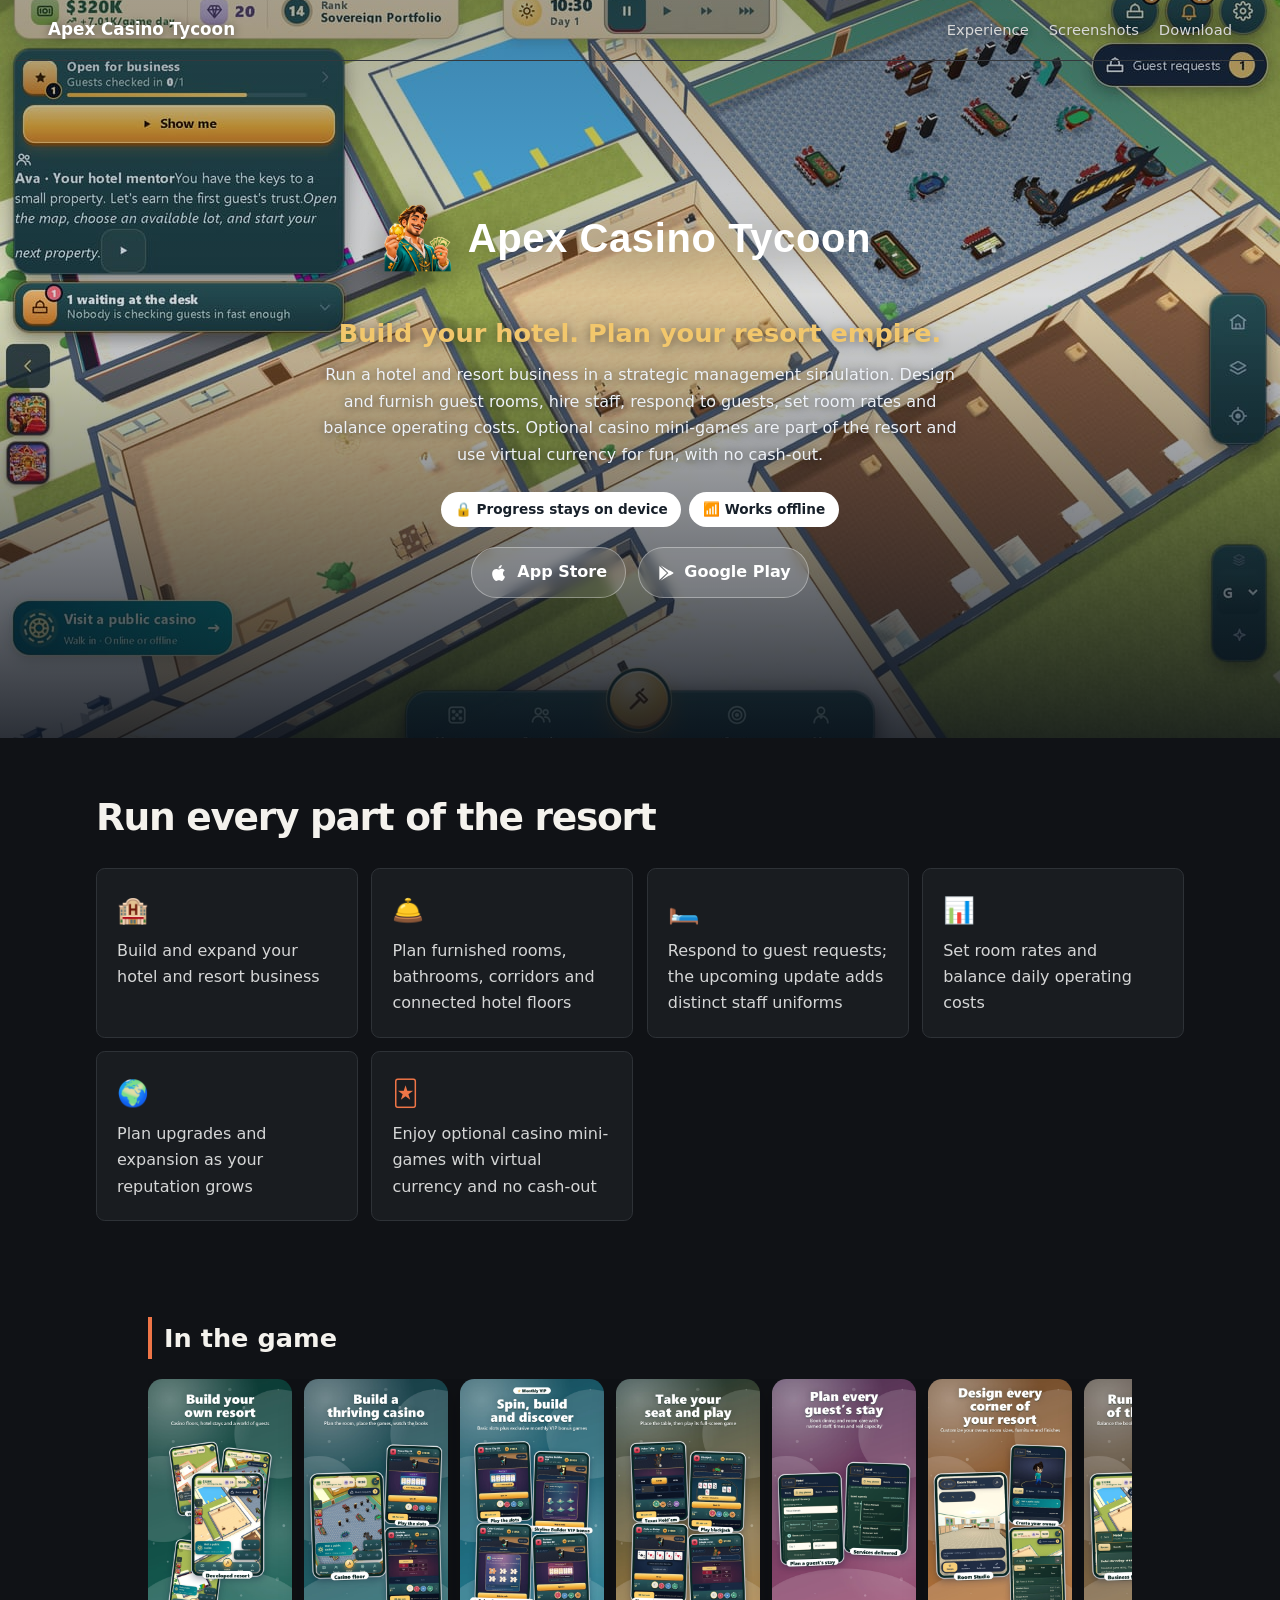
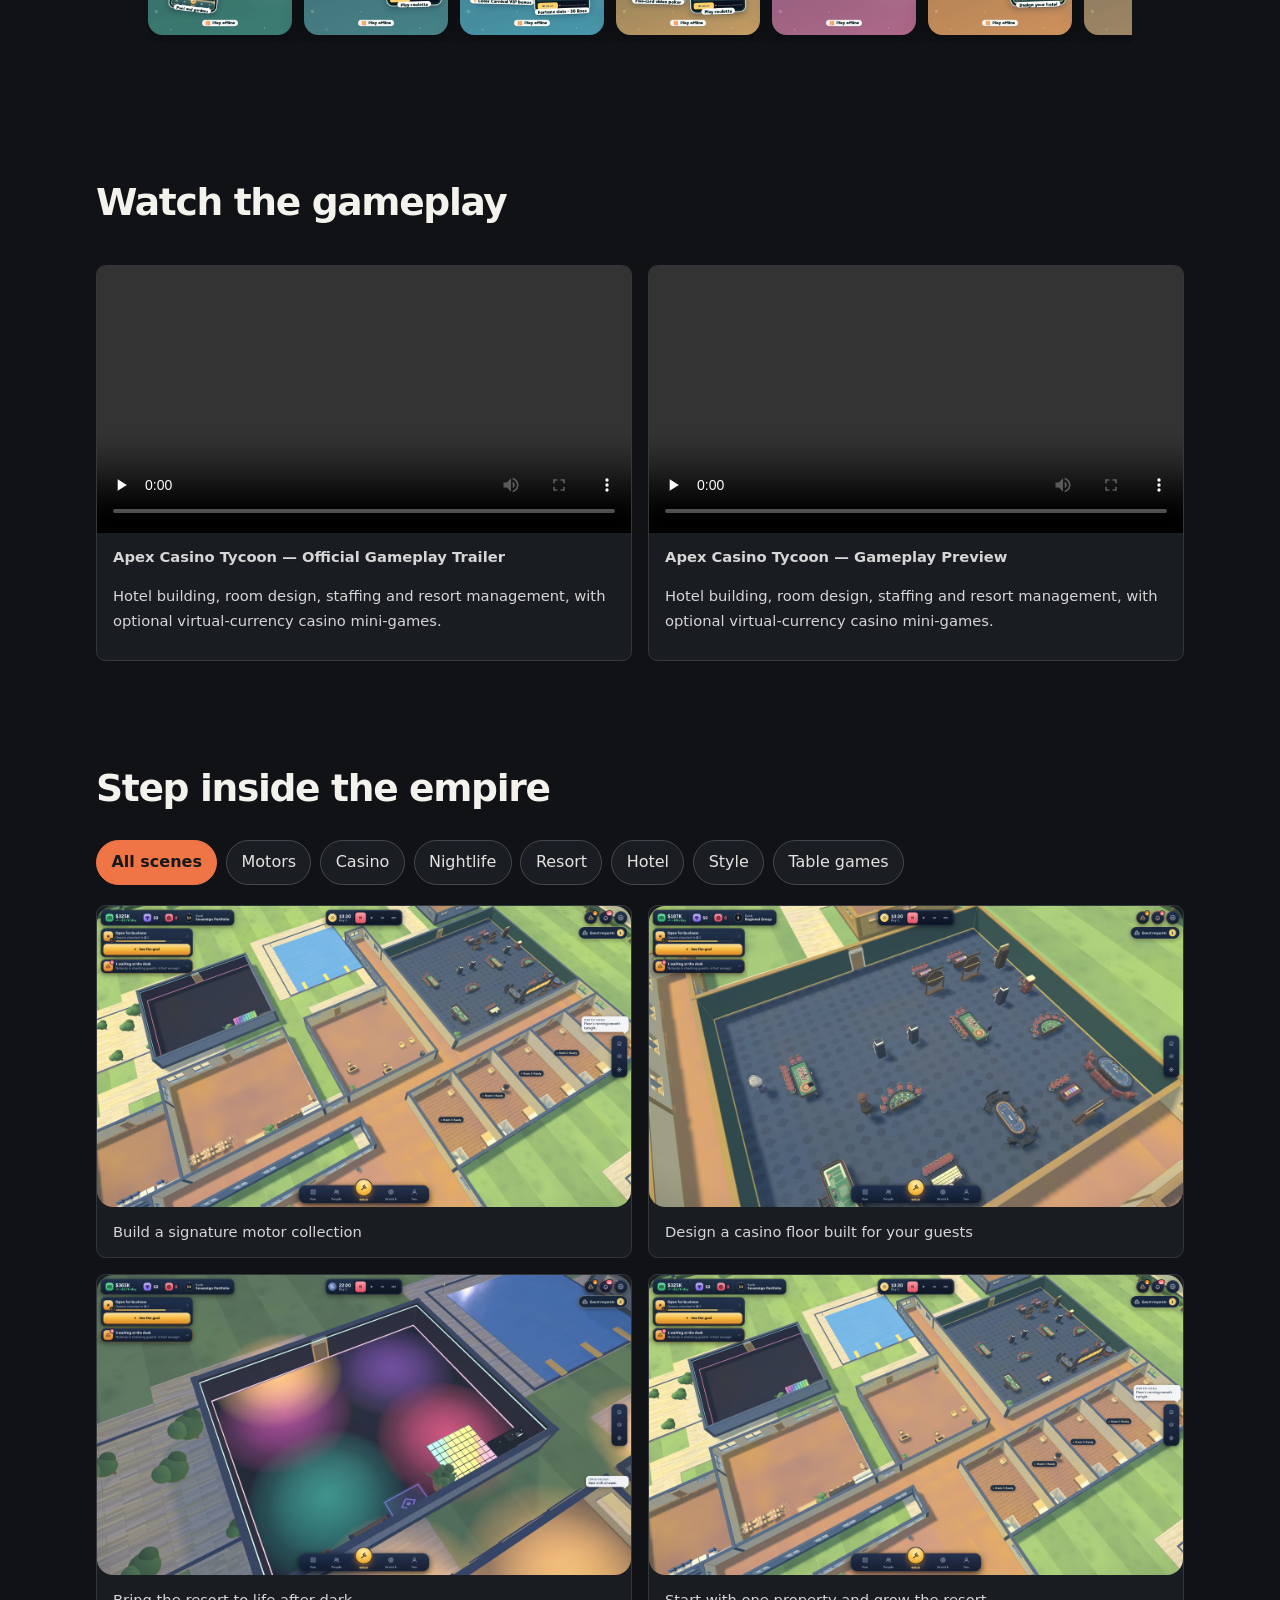
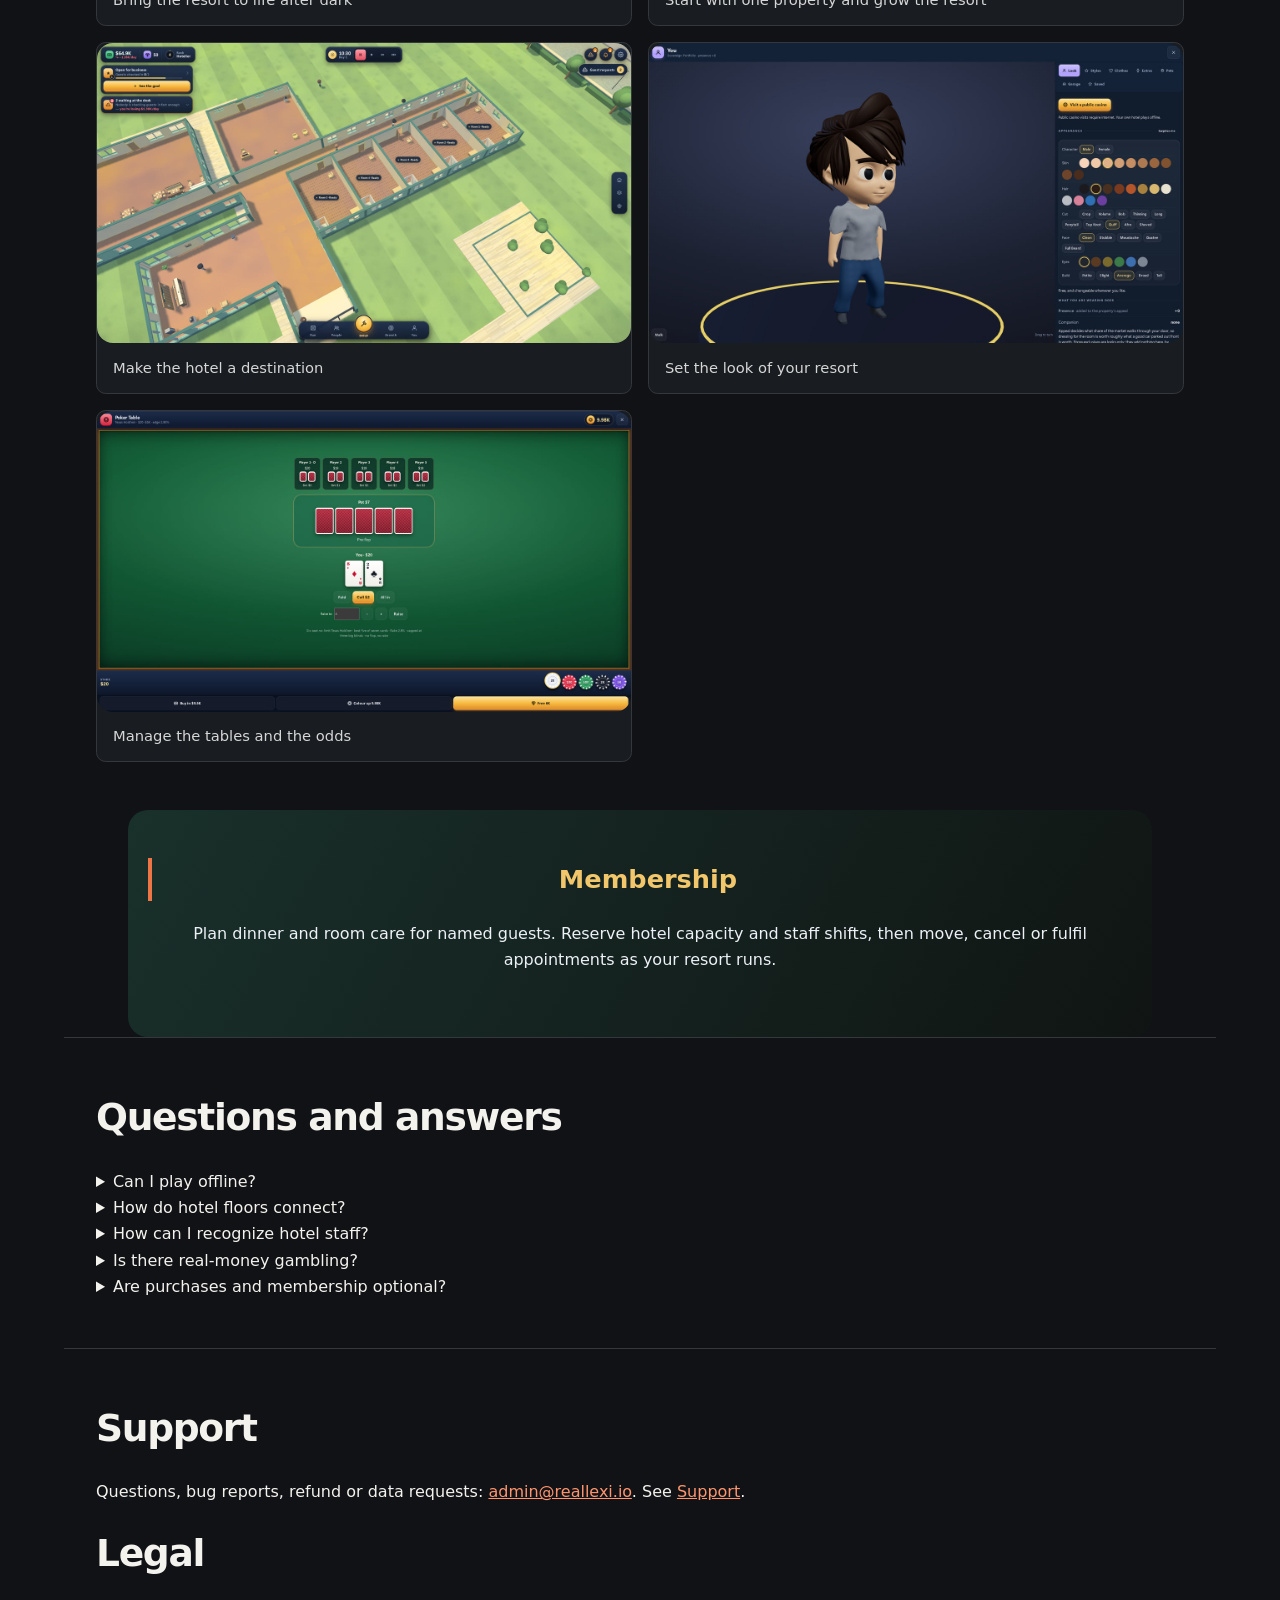
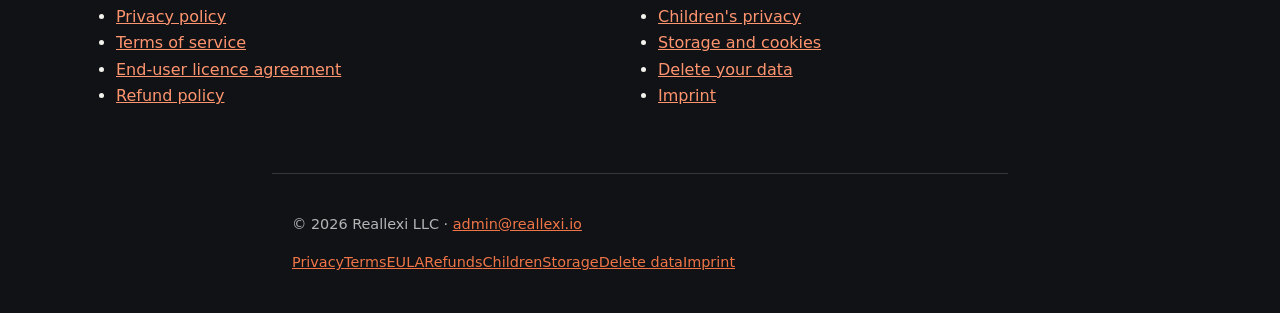
==== commit 1e4776d6: "Publish Apex Casino Tycoon site" ====
--- a/index.html
+++ b/index.html
@@ -3,8 +3,8 @@
 <head>
 <meta charset="utf-8">
 <meta name="viewport" content="width=device-width, initial-scale=1">
-<title>Apex Casino Tycoon — Your first motel. Your next resort empire.</title>
-<meta name="description" content="Build a casino hotel and resort empire. Customize guest rooms and your owner, manage staff and guest requests, and balance costs in a stylized 3D tycoon simulation.">
+<title>Apex Casino Tycoon — Build your hotel. Plan your resort empire.</title>
+<meta name="description" content="Build hotels, plan connected floors, furnish rooms and manage staff and guest services. Optional casino games use virtual currency with no cash-out.">
 <meta name="color-scheme" content="light dark">
 <meta name="theme-color" content="#D5973B">
 <link rel="icon" href="assets/favicon.ico" sizes="any">
@@ -14,8 +14,8 @@
 <link rel="canonical" href="https://apexcasino.reallexi.io/">
 <meta property="og:type" content="website">
 <meta property="og:site_name" content="Apex Casino Tycoon">
-<meta property="og:title" content="Apex Casino Tycoon — Your first motel. Your next resort empire.">
-<meta property="og:description" content="Build a casino hotel and resort empire. Customize guest rooms and your owner, manage staff and guest requests, and balance costs in a stylized 3D tycoon simulation.">
+<meta property="og:title" content="Apex Casino Tycoon — Build your hotel. Plan your resort empire.">
+<meta property="og:description" content="Build hotels, plan connected floors, furnish rooms and manage staff and guest services. Optional casino games use virtual currency with no cash-out.">
 <meta property="og:url" content="https://apexcasino.reallexi.io/">
 <meta name="twitter:card" content="summary_large_image">
 <meta property="og:image" content="https://apexcasino.reallexi.io/assets/og-card.jpg">
@@ -182,6 +182,7 @@
   .landing .worlds-grid { grid-template-columns:repeat(auto-fit,minmax(min(100%, 26rem),1fr)); gap:1rem; }
   .landing .support { border-top:1px solid #34383d; }
   .landing .support a { color:#ff956e; }
+  @media (max-width:48rem) { .layout-split .hero-split, .layout-editorial .hero-split, .layout-minimal .hero-split { grid-template-columns:1fr; } }
   @media (max-width:44rem) { body.landing header { padding:.85rem 1rem; align-items:center; } body.landing header nav { gap:.7rem; font-size:.82rem; } .layout-split .hero-split, .layout-editorial .hero-split, .layout-minimal .hero-split { min-height:28rem; padding:4rem 1.2rem 2rem; } .layout-editorial .hero-media img { aspect-ratio:16/10; } .layout-showcase .hero-compact { margin:1rem; } .layout-showcase .hero-banner { margin:0 0 2rem; } .landing .features, .landing .gallery, .landing .support { padding:2rem 1.2rem; } }
   
   @media (max-width:40rem) { .legal { columns:1; } .layout-full-bleed .hero { min-height:70vh; } }
@@ -195,7 +196,7 @@
   html[data-store="android"] .badge[data-when~="android"] { display:inline-flex; }
 </style>
 <script>(function(){var m=/[?&]platform=(ios|android|web)\b/.exec(location.search),p=m&&m[1];
-if(!p){var u=navigator.userAgent||'';p=/Android/i.test(u)?'android':/iPhone|iPad|iPod/i.test(u)?'ios'
+if(!p&&!true){var u=navigator.userAgent||'';p=/Android/i.test(u)?'android':/iPhone|iPad|iPod/i.test(u)?'ios'
 :/Macintosh|Mac OS X/i.test(u)?'ios':'';}
 if(p==='ios'||p==='android')document.documentElement.setAttribute('data-store',p);
 document.addEventListener('DOMContentLoaded',function(){(function scopeSiteLinks(document,location,platform){
@@ -236,25 +237,27 @@
   <div class="hero-scrim"></div>
   <div class="hero-inner">
     <img class="lockup" src="assets/logo.svg" alt="Apex Casino Tycoon">
-    <p class="tagline">Your first motel. Your next resort empire.</p>
-    <p class="lede">Build your casino hotel from a roadside motel into a resort business. Create your cartoon owner, customize guest rooms, respond to guests, and manage the staff and costs that keep your property running.</p>
+    <p class="tagline">Build your hotel. Plan your resort empire.</p>
+    <p class="lede">Run a hotel and resort business in a strategic management simulation. Design and furnish guest rooms, hire staff, respond to guests, set room rates and balance operating costs. Optional casino mini-games are part of the resort and use virtual currency for fun, with no cash-out.</p>
     <div class="trust"><span class="pill">🔒 Progress stays on device</span><span class="pill">📶 Works offline</span></div>
     <div class="badges">
-      <a class="badge" href="https://apexcasino.reallexi.io" rel="noopener"><svg viewBox="0 0 24 24" aria-hidden="true"><circle cx="12" cy="12" r="9" fill="none" stroke="currentColor" stroke-width="2"/><path d="M3 12h18M12 3c3 3.5 3 14.5 0 18M12 3c-3 3.5-3 14.5 0 18" fill="none" stroke="currentColor" stroke-width="2"/></svg><span>Play on the web</span></a>
+      
       <a class="badge" data-when="all ios" href="https://apps.apple.com/app/id6826693728" rel="noopener"><svg viewBox="0 0 24 24" aria-hidden="true"><path d="M16.7 12.6c0-2.4 2-3.6 2.1-3.7-1.1-1.7-2.9-1.9-3.5-1.9-1.5-.2-2.9.9-3.7.9-.8 0-1.9-.9-3.1-.8-1.6 0-3.1.9-3.9 2.4-1.7 2.9-.4 7.2 1.2 9.6.8 1.2 1.8 2.5 3 2.4 1.2 0 1.7-.8 3.1-.8s1.9.8 3.1.8c1.3 0 2.1-1.2 2.9-2.4.9-1.3 1.3-2.6 1.3-2.7-.1 0-2.5-1-2.5-3.8zM14.3 5.3c.7-.8 1.1-1.9 1-3-1 0-2.1.7-2.8 1.5-.6.7-1.2 1.8-1 2.9 1.1.1 2.2-.6 2.8-1.4z" fill="currentColor"/></svg><span>App Store</span></a>
       <a class="badge" data-when="all android" href="https://play.google.com/store/apps/details?id=io.reallexi.apexcasinotycoon" rel="noopener"><svg viewBox="0 0 24 24" aria-hidden="true"><path d="M4 3.5v17l9-8.5-9-8.5zm10.2 9.7L16.6 15l3.6-2.1c.9-.5.9-1.3 0-1.8L16.6 9l-2.4 2.3 1.1 1.2-1.1.7zM5.3 2.6l9.7 9.4 2.2-2.1L5.3 2.6zm0 18.8L17.2 14l-2.2-2.1-9.7 9.5z" fill="currentColor"/></svg><span>Google Play</span></a>
     </div>
   </div>
 </section>
+<script type="application/ld+json">{"@context":"https://schema.org","@type":"VideoObject","name":"Apex Casino Tycoon — Official Gameplay Trailer","description":"Hotel building, room design, staffing and resort management, with optional virtual-currency casino mini-games.","contentUrl":"https://apexcasino.reallexi.io/assets/video-1.mp4"}</script>
+<script type="application/ld+json">{"@context":"https://schema.org","@type":"VideoObject","name":"Apex Casino Tycoon — Gameplay Preview","description":"Hotel building, room design, staffing and resort management, with optional virtual-currency casino mini-games.","contentUrl":"https://apexcasino.reallexi.io/assets/video-2.mp4"}</script>
 <section id="experience" class="features" aria-labelledby="feat">
   <h2 id="feat">Run every part of the resort</h2>
   <div class="grid">
-    <article class="card"><span class="glyph" aria-hidden="true">🎰</span><p>Grow from a roadside motel into a resort empire across 50 countries</p></article>
-    <article class="card"><span class="glyph" aria-hidden="true">🏨</span><p>Design your casino floor and choose the games your guests play</p></article>
-    <article class="card"><span class="glyph" aria-hidden="true">🌍</span><p>Customize room layouts, beds, televisions, bathrooms, furniture and colors</p></article>
-    <article class="card"><span class="glyph" aria-hidden="true">🚘</span><p>Manage daily expenses, operating costs, and your bottom line</p></article>
-    <article class="card"><span class="glyph" aria-hidden="true">🃏</span><p>Handle check-ins, cleaning and maintenance while growing your reputation</p></article>
-    <article class="card"><span class="glyph" aria-hidden="true">💎</span><p>Play for free; optional VIP removes in-game banner ads</p></article>
+    <article class="card"><span class="glyph" aria-hidden="true">🏨</span><p>Build and expand your hotel and resort business</p></article>
+    <article class="card"><span class="glyph" aria-hidden="true">🛎️</span><p>Plan furnished rooms, bathrooms, corridors and connected hotel floors</p></article>
+    <article class="card"><span class="glyph" aria-hidden="true">🛏️</span><p>Respond to guest requests; the upcoming update adds distinct staff uniforms</p></article>
+    <article class="card"><span class="glyph" aria-hidden="true">📊</span><p>Set room rates and balance daily operating costs</p></article>
+    <article class="card"><span class="glyph" aria-hidden="true">🌍</span><p>Plan upgrades and expansion as your reputation grows</p></article>
+    <article class="card"><span class="glyph" aria-hidden="true">🃏</span><p>Enjoy optional casino mini-games with virtual currency and no cash-out</p></article>
   </div>
 </section>
 <section class="shots" aria-labelledby="shots-h">
@@ -272,7 +275,7 @@
 </section>
 <section class="gallery" aria-labelledby="gameplay-video-h">
   <h2 id="gameplay-video-h">Watch the gameplay</h2>
-  <div class="worlds-grid"><figure class="gallery-card"><video controls playsinline preload="none" aria-label="Apex Casino Tycoon — Official Gameplay Trailer" style="display:block;width:100%;height:auto"><source src="assets/video-1.mp4" type="video/mp4"></video><figcaption><strong>Apex Casino Tycoon — Official Gameplay Trailer</strong><p>See the resort grow from a roadside motel into a full casino and hotel empire.</p></figcaption></figure><figure class="gallery-card"><video controls playsinline preload="none" aria-label="Apex Casino Tycoon — Gameplay Preview" style="display:block;width:100%;height:auto"><source src="assets/video-2.mp4" type="video/mp4"></video><figcaption><strong>Apex Casino Tycoon — Gameplay Preview</strong><p>A quick look at the casino resort builder.</p></figcaption></figure></div>
+  <div class="worlds-grid"><figure class="gallery-card"><video controls playsinline preload="none" aria-label="Apex Casino Tycoon — Official Gameplay Trailer" style="display:block;width:100%;height:auto"><source src="assets/video-1.mp4" type="video/mp4"></video><figcaption><strong>Apex Casino Tycoon — Official Gameplay Trailer</strong><p>Hotel building, room design, staffing and resort management, with optional virtual-currency casino mini-games.</p></figcaption></figure><figure class="gallery-card"><video controls playsinline preload="none" aria-label="Apex Casino Tycoon — Gameplay Preview" style="display:block;width:100%;height:auto"><source src="assets/video-2.mp4" type="video/mp4"></video><figcaption><strong>Apex Casino Tycoon — Gameplay Preview</strong><p>Hotel building, room design, staffing and resort management, with optional virtual-currency casino mini-games.</p></figcaption></figure></div>
 </section>
 <section id="gallery" class="worlds gallery" aria-labelledby="gallery-h">
   <h2 id="gallery-h">Step inside the empire</h2>
@@ -297,8 +300,15 @@
 </dialog>
 <section class="member" aria-labelledby="member-h">
   <h2 id="member-h">Membership</h2>
-  <p>Build your casino resort, play animated tables and colorful slots. Optional monthly VIP adds city-building and coloring bonus games. Virtual currency only.</p>
-</section>
+  <p>Plan dinner and room care for named guests. Reserve hotel capacity and staff shifts, then move, cancel or fulfil appointments as your resort runs.</p>
+</section>
+<section class="support" aria-labelledby="faq-h"><h2 id="faq-h">Questions and answers</h2>
+<details><summary>Can I play offline?</summary><p>Your hotel progress is saved on this device and the hotel simulation works offline. Store purchases, optional sign-in and online features need an internet connection.</p></details>
+<details><summary>How do hotel floors connect?</summary><p>Plan rooms around corridors and keep entrances and landings clear. Guests and staff use stairs and elevators to reach connected upper floors.</p></details>
+<details><summary>How can I recognize hotel staff?</summary><p>The upcoming update gives staff clothing for their jobs: dealers have waistcoats and ties, housekeepers wear aprons, chefs wear kitchen hats, and bellhops and security wear distinct caps.</p></details>
+<details><summary>Is there real-money gambling?</summary><p>No. Casino activities use virtual currency for entertainment. There are no real-money wagers, cash prizes or cash-out.</p></details>
+<details><summary>Are purchases and membership optional?</summary><p>Yes. Optional purchases and membership are billed through the device store. A subscription renews automatically unless cancelled through the store before renewal. Purchases do not offer cash-out.</p></details>
+<script type="application/ld+json">{"@context":"https://schema.org","@type":"FAQPage","mainEntity":[{"@type":"Question","name":"Can I play offline?","acceptedAnswer":{"@type":"Answer","text":"Your hotel progress is saved on this device and the hotel simulation works offline. Store purchases, optional sign-in and online features need an internet connection."}},{"@type":"Question","name":"How do hotel floors connect?","acceptedAnswer":{"@type":"Answer","text":"Plan rooms around corridors and keep entrances and landings clear. Guests and staff use stairs and elevators to reach connected upper floors."}},{"@type":"Question","name":"How can I recognize hotel staff?","acceptedAnswer":{"@type":"Answer","text":"The upcoming update gives staff clothing for their jobs: dealers have waistcoats and ties, housekeepers wear aprons, chefs wear kitchen hats, and bellhops and security wear distinct caps."}},{"@type":"Question","name":"Is there real-money gambling?","acceptedAnswer":{"@type":"Answer","text":"No. Casino activities use virtual currency for entertainment. There are no real-money wagers, cash prizes or cash-out."}},{"@type":"Question","name":"Are purchases and membership optional?","acceptedAnswer":{"@type":"Answer","text":"Yes. Optional purchases and membership are billed through the device store. A subscription renews automatically unless cancelled through the store before renewal. Purchases do not offer cash-out."}}]}</script></section>
 <section id="download" class="support" aria-labelledby="support-h">
   
   
@@ -319,9 +329,9 @@
 <script type="application/ld+json">
 {
   "@context": "https://schema.org",
-  "@type": "SoftwareApplication",
+  "@type": "VideoGame",
   "name": "Apex Casino Tycoon",
-  "description": "Build a casino hotel and resort empire. Customize guest rooms and your owner, manage staff and guest requests, and balance costs in a stylized 3D tycoon simulation.",
+  "description": "Build hotels, plan connected floors, furnish rooms and manage staff and guest services. Optional casino games use virtual currency with no cash-out.",
   "applicationCategory": "GameApplication",
   "operatingSystem": "Web, iOS, Android, macOS",
   "offers": {
